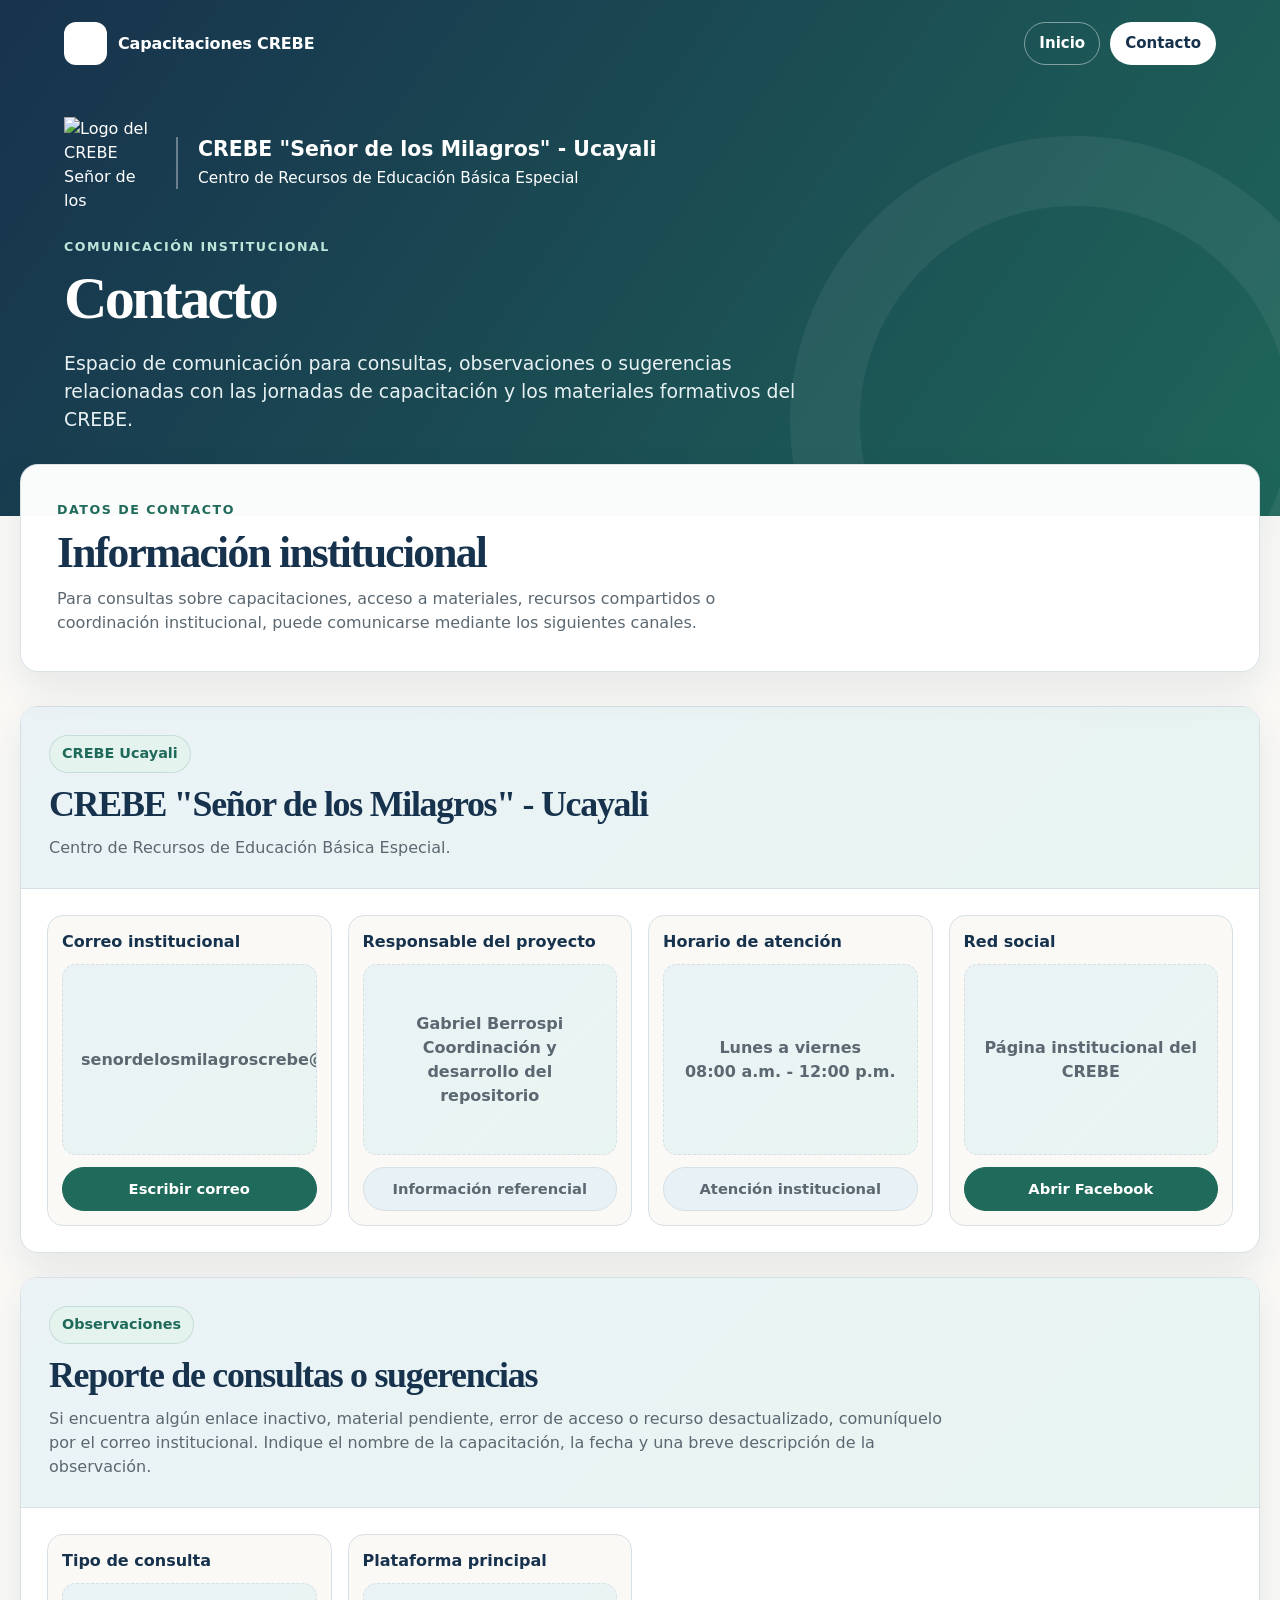
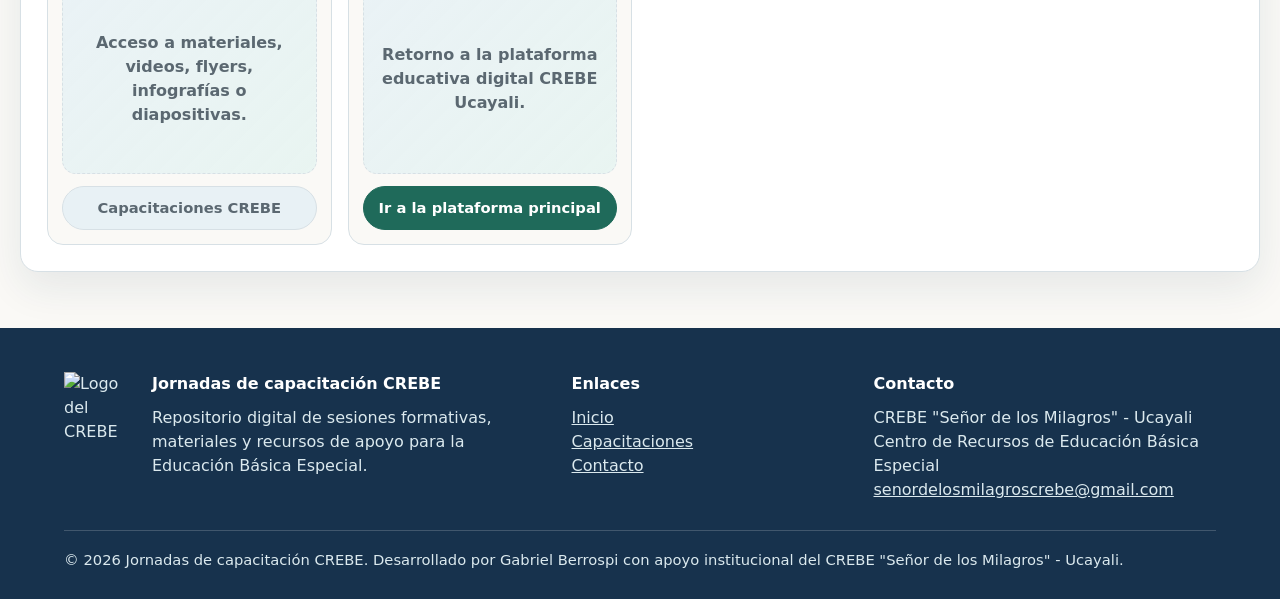
==== contacto.html @ 748f98dc "Update contacto.html" ====
<!doctype html>
<html lang="es">
<head>
  <meta charset="utf-8">
  <meta name="viewport" content="width=device-width, initial-scale=1">
  <meta
    name="description"
    content="Contacto del repositorio de jornadas de capacitación del CREBE Señor de los Milagros - Ucayali."
  >
  <title>Contacto | Jornadas de capacitación CREBE</title>
  <link rel="stylesheet" href="estilos.css?v=16">
</head>

<body>
  <a class="salto-contenido" href="#contenido">Ir al contenido</a>

  <header class="cabecera" id="inicio">
    <nav class="navegacion" aria-label="Navegación principal">
      <a class="marca" href="https://crebeucayali.weebly.com/" aria-label="Volver a la plataforma principal CREBE Ucayali">
        <span class="marca-icono" aria-hidden="true">CAP</span>
        <span>Capacitaciones CREBE</span>
      </a>

      <div class="enlaces-cabecera">
        <a class="enlace-cabecera" href="https://crebeucayali.weebly.com/">Inicio</a>
        <a class="enlace-cabecera activo" href="contacto.html">Contacto</a>
      </div>
    </nav>

    <div class="presentacion">
      <div class="bloque-institucional" aria-label="Identidad institucional">
        <img
          class="logo-crebe"
          src="logo-crebe.png"
          alt="Logo del CREBE Señor de los Milagros - Ucayali"
        >

        <div class="texto-institucional">
          <p class="nombre-institucional">
            CREBE "Señor de los Milagros" - Ucayali
          </p>
          <p class="detalle-institucional">
            Centro de Recursos de Educación Básica Especial
          </p>
        </div>
      </div>

      <p class="etiqueta-superior">Comunicación institucional</p>
      <h1>Contacto</h1>
      <p class="subtitulo">
        Espacio de comunicación para consultas, observaciones o sugerencias
        relacionadas con las jornadas de capacitación y los materiales formativos
        del CREBE.
      </p>
    </div>
  </header>

  <main id="contenido">
    <section class="panel-busqueda" aria-labelledby="titulo-contacto">
      <div class="panel-encabezado">
        <div>
          <p class="seccion-etiqueta">Datos de contacto</p>
          <h2 id="titulo-contacto">Información institucional</h2>
          <p class="descripcion-panel">
            Para consultas sobre capacitaciones, acceso a materiales, recursos
            compartidos o coordinación institucional, puede comunicarse mediante
            los siguientes canales.
          </p>
        </div>
      </div>
    </section>

    <section class="panel-capacitaciones" aria-label="Medios de contacto">
      <article class="tarjeta-capacitacion">
        <header class="cabecera-capacitacion">
          <p class="fecha">CREBE Ucayali</p>
          <h2>CREBE "Señor de los Milagros" - Ucayali</h2>
          <p class="tema">
            Centro de Recursos de Educación Básica Especial.
          </p>
        </header>

        <div class="recursos">
          <article class="recurso">
            <h4>Correo institucional</h4>
            <div class="vista-recurso marcador">
              senordelosmilagroscrebe@gmail.com
            </div>
            <a class="boton-recurso" href="mailto:senordelosmilagroscrebe@gmail.com">
              Escribir correo
            </a>
          </article>

          <article class="recurso">
            <h4>Responsable del proyecto</h4>
            <div class="vista-recurso marcador">
              Gabriel Berrospi<br>
              Coordinación y desarrollo del repositorio
            </div>
            <span class="boton-recurso deshabilitado">
              Información referencial
            </span>
          </article>

          <article class="recurso">
            <h4>Horario de atención</h4>
            <div class="vista-recurso marcador">
              Lunes a viernes<br>
              08:00 a.m. - 12:00 p.m.
            </div>
            <span class="boton-recurso deshabilitado">
              Atención institucional
            </span>
          </article>

          <article class="recurso">
            <h4>Red social</h4>
            <div class="vista-recurso marcador">
              Página institucional del CREBE
            </div>
            <a
              class="boton-recurso"
              href="https://www.facebook.com/CREBESM"
              target="_blank"
              rel="noopener noreferrer"
            >
              Abrir Facebook
            </a>
          </article>
        </div>
      </article>

      <article class="tarjeta-capacitacion" style="margin-top:24px;">
        <header class="cabecera-capacitacion">
          <p class="fecha">Observaciones</p>
          <h2>Reporte de consultas o sugerencias</h2>
          <p class="tema">
            Si encuentra algún enlace inactivo, material pendiente, error de acceso
            o recurso desactualizado, comuníquelo por el correo institucional.
            Indique el nombre de la capacitación, la fecha y una breve descripción
            de la observación.
          </p>
        </header>

        <div class="recursos">
          <article class="recurso">
            <h4>Tipo de consulta</h4>
            <div class="vista-recurso marcador">
              Acceso a materiales, videos, flyers, infografías o diapositivas.
            </div>
            <span class="boton-recurso deshabilitado">
              Capacitaciones CREBE
            </span>
          </article>

          <article class="recurso">
            <h4>Plataforma principal</h4>
            <div class="vista-recurso marcador">
              Retorno a la plataforma educativa digital CREBE Ucayali.
            </div>
            <a class="boton-recurso" href="https://crebeucayali.weebly.com/">
              Ir a la plataforma principal
            </a>
          </article>
        </div>
      </article>
    </section>
  </main>

  <footer id="contacto">
    <div class="footer-contenido">
      <div class="footer-bloque footer-identidad">
        <img
          class="logo-footer"
          src="imagenes/logo-crebe.png"
          alt="Logo del CREBE Señor de los Milagros - Ucayali"
        >

        <div>
          <h2>Jornadas de capacitación CREBE</h2>
          <p>
            Repositorio digital de sesiones formativas, materiales y recursos
            de apoyo para la Educación Básica Especial.
          </p>
        </div>
      </div>

      <div class="footer-bloque">
        <h2>Enlaces</h2>
        <p>
          <a href="https://crebeucayali.weebly.com/">Inicio</a><br>
          <a href="index.html">Capacitaciones</a><br>
          <a href="contacto.html">Contacto</a>
        </p>
      </div>

      <div class="footer-bloque">
        <h2>Contacto</h2>
        <p>
          CREBE "Señor de los Milagros" - Ucayali<br>
          Centro de Recursos de Educación Básica Especial<br>
          <a href="mailto:senordelosmilagroscrebe@gmail.com">
            senordelosmilagroscrebe@gmail.com
          </a>
        </p>
      </div>
    </div>

    <div class="footer-final">
      <p>
        © 2026 Jornadas de capacitación CREBE. Desarrollado por Gabriel Berrospi
        con apoyo institucional del CREBE "Señor de los Milagros" - Ucayali.
      </p>
    </div>
  </footer>
</body>
</html>
---- estilos.css ----
:root {
  color-scheme: light;
  --azul-900: #17324d;
  --azul-800: #214664;
  --azul-700: #2f5f7d;
  --azul-100: #e8f1f5;
  --verde-700: #1f6a5a;
  --verde-600: #287c68;
  --verde-100: #e5f3ef;
  --arena-50: #faf9f6;
  --arena-100: #f2efe8;
  --tinta: #202c35;
  --texto-suave: #5b6871;
  --blanco: #ffffff;
  --borde: #d7e0e5;
  --sombra: 0 16px 40px rgba(23, 50, 77, 0.09);
  --radio: 18px;
  font-family:
    Inter, ui-sans-serif, system-ui, -apple-system, BlinkMacSystemFont,
    "Segoe UI", sans-serif;
}

* {
  box-sizing: border-box;
}

html {
  scroll-behavior: smooth;
}

body {
  min-width: 320px;
  margin: 0;
  color: var(--tinta);
  background:
    radial-gradient(circle at 90% 8%, #dcedea 0, transparent 24rem),
    var(--arena-50);
  line-height: 1.5;
}

button,
input {
  font: inherit;
}

a {
  color: var(--verde-700);
}

a:focus-visible,
button:focus-visible,
input:focus-visible {
  outline: 3px solid #f0ad4e;
  outline-offset: 3px;
}

[hidden] {
  display: none !important;
}

.salto-contenido {
  position: fixed;
  top: 12px;
  left: 12px;
  z-index: 100;
  padding: 10px 14px;
  color: var(--blanco);
  background: var(--azul-900);
  border-radius: 8px;
  transform: translateY(-160%);
  transition: transform 0.2s ease;
}

.salto-contenido:focus {
  transform: translateY(0);
}

.cabecera,
.encabezado {
  position: relative;
  overflow: hidden;
  padding: 22px clamp(20px, 5vw, 72px) 82px;
  color: var(--blanco);
  background:
    linear-gradient(125deg, rgba(23, 50, 77, 0.97), rgba(31, 106, 90, 0.93)),
    var(--azul-900);
}

.cabecera::after,
.encabezado::after {
  position: absolute;
  right: -80px;
  bottom: -190px;
  width: 430px;
  height: 430px;
  border: 70px solid rgba(255, 255, 255, 0.06);
  border-radius: 50%;
  content: "";
}

.navegacion,
.barra-navegacion {
  position: relative;
  z-index: 1;
  display: flex;
  align-items: center;
  justify-content: space-between;
  gap: 18px;
  max-width: 1240px;
  margin: 0 auto;
}

.marca {
  display: inline-flex;
  gap: 11px;
  align-items: center;
  color: var(--blanco);
  font-weight: 750;
  text-decoration: none;
  letter-spacing: -0.01em;
}

.marca span {
  color: inherit;
}

.marca strong {
  display: block;
  color: var(--blanco);
  font-size: 1rem;
  line-height: 1.2;
}

.marca small {
  display: block;
  color: #dbe9ee;
  font-size: 0.82rem;
  line-height: 1.25;
}

.marca-icono {
  display: grid;
  width: 43px;
  height: 43px;
  place-items: center;
  color: var(--azul-900);
  background: var(--blanco);
  border-radius: 12px;
  font-size: 0.7rem;
  font-weight: 850;
  letter-spacing: 0.04em;
  flex-shrink: 0;
}

.logo-crebe,
.logo-institucional {
  display: block;
  width: 92px;
  max-width: 92px;
  height: auto;
  max-height: 92px;
  object-fit: contain;
  flex-shrink: 0;
}

.enlaces-cabecera,
.enlaces {
  display: flex;
  flex-wrap: wrap;
  gap: 10px;
  justify-content: flex-end;
}

.enlace-cabecera,
.enlaces a {
  padding: 9px 14px;
  color: var(--blanco);
  border: 1px solid rgba(255, 255, 255, 0.45);
  border-radius: 999px;
  font-size: 0.94rem;
  font-weight: 700;
  text-decoration: none;
}

.enlace-cabecera:hover,
.enlace-cabecera.activo,
.enlaces a:hover,
.enlaces a:focus {
  color: var(--azul-900);
  background: var(--blanco);
}

.presentacion,
.hero {
  position: relative;
  z-index: 1;
  max-width: 1240px;
  margin: 52px auto 0;
}

.hero {
  padding: 0;
  color: var(--blanco);
  background: transparent;
  box-shadow: none;
  border-radius: 0;
}

.hero::before,
.hero::after {
  display: none;
}

.hero-texto {
  max-width: 820px;
}

.bloque-institucional {
  display: flex;
  align-items: center;
  gap: 1.25rem;
  max-width: 760px;
  margin-bottom: 1.8rem;
}

.texto-institucional {
  border-left: 2px solid rgba(255, 255, 255, 0.35);
  padding-left: 1.25rem;
}

.nombre-institucional {
  margin: 0;
  color: #ffffff;
  font-size: clamp(1rem, 1.6vw, 1.35rem);
  font-weight: 700;
  line-height: 1.25;
}

.detalle-institucional {
  margin: 0.35rem 0 0;
  color: #ffffff;
  font-size: clamp(0.9rem, 1.2vw, 1.05rem);
  font-weight: 500;
  line-height: 1.35;
}

.etiqueta-superior,
.seccion-etiqueta,
.etiqueta {
  margin: 0 0 10px;
  color: #bde5da;
  font-size: 0.79rem;
  font-weight: 800;
  letter-spacing: 0.12em;
  text-transform: uppercase;
}

.seccion-etiqueta {
  color: var(--verde-700);
}

.presentacion h1,
.hero h1 {
  max-width: 820px;
  margin: 0;
  color: var(--blanco);
  font-family: Georgia, "Times New Roman", serif;
  font-size: clamp(2.25rem, 4.7vw, 4.1rem);
  font-weight: 600;
  line-height: 1.03;
  letter-spacing: -0.045em;
}

.subtitulo,
.hero p {
  max-width: 760px;
  margin: 20px 0 0;
  color: #e7f1f3;
  font-size: clamp(1rem, 1.7vw, 1.18rem);
}

.hero-acciones {
  display: flex;
  flex-wrap: wrap;
  gap: 12px;
  margin-top: 28px;
}

.boton,
.boton-principal {
  display: inline-flex;
  align-items: center;
  justify-content: center;
  min-height: 44px;
  padding: 10px 16px;
  color: var(--blanco);
  background: var(--verde-700);
  border: 1px solid var(--verde-700);
  border-radius: 999px;
  font-weight: 750;
  text-decoration: none;
  cursor: pointer;
}

.boton.principal {
  color: var(--azul-900);
  background: var(--blanco);
  border-color: var(--blanco);
}

.boton:hover,
.boton-principal:hover {
  color: var(--blanco);
  background: var(--verde-600);
}

main,
.contenedor {
  width: min(1240px, calc(100% - 40px));
  margin: 0 auto;
}

.panel-busqueda,
.presentacion:not(header .presentacion) {
  position: relative;
  z-index: 2;
  margin-top: -52px;
  padding: clamp(22px, 4vw, 36px);
  background: rgba(255, 255, 255, 0.98);
  border: 1px solid rgba(215, 224, 229, 0.9);
  border-radius: var(--radio);
  box-shadow: var(--sombra);
}

.panel-encabezado {
  display: flex;
  gap: 20px;
  align-items: flex-start;
  justify-content: space-between;
}

.panel-encabezado h2,
.presentacion:not(header .presentacion) h2 {
  margin: 0;
  color: var(--azul-900);
  font-family: Georgia, "Times New Roman", serif;
  font-size: clamp(1.8rem, 3.4vw, 2.8rem);
  font-weight: 600;
  letter-spacing: -0.04em;
  line-height: 1.05;
}

.descripcion-panel,
.presentacion:not(header .presentacion) p {
  max-width: 760px;
  margin: 12px 0 0;
  color: var(--texto-suave);
}

.controles,
.buscador {
  display: grid;
  grid-template-columns: minmax(0, 1fr);
  gap: 18px;
  margin-top: 26px;
}

.campo,
.buscador {
  display: grid;
  gap: 8px;
}

.campo label,
.buscador label {
  color: var(--azul-900);
  font-weight: 750;
}

.entrada-busqueda {
  display: flex;
  align-items: center;
  gap: 10px;
  min-height: 50px;
  padding: 0 14px;
  color: var(--texto-suave);
  background: var(--arena-50);
  border: 1px solid var(--borde);
  border-radius: 14px;
}

.entrada-busqueda input,
.buscador input {
  width: 100%;
  min-width: 0;
  min-height: 50px;
  padding: 0 14px;
  color: var(--tinta);
  background: var(--arena-50);
  border: 1px solid var(--borde);
  border-radius: 14px;
  outline: 0;
}

.entrada-busqueda input {
  min-height: auto;
  padding: 0;
  background: transparent;
  border: 0;
}

.boton-secundario {
  min-height: 44px;
  padding: 10px 16px;
  color: var(--verde-700);
  background: var(--verde-100);
  border: 1px solid rgba(31, 106, 90, 0.18);
  border-radius: 999px;
  font-weight: 750;
  cursor: pointer;
}

.boton-secundario:hover {
  color: var(--blanco);
  background: var(--verde-700);
}

.panel-capacitaciones {
  margin: 34px 0 56px;
}

.linea-tiempo {
  position: relative;
  display: grid;
  gap: 24px;
  padding-left: 34px;
}

.linea-tiempo::before {
  position: absolute;
  top: 14px;
  bottom: 14px;
  left: 12px;
  width: 4px;
  background: linear-gradient(
    180deg,
    var(--azul-900),
    var(--verde-700),
    rgba(31, 106, 90, 0.18)
  );
  border-radius: 999px;
  content: "";
}

.capacitacion {
  position: relative;
}

.punto-linea {
  position: absolute;
  top: 30px;
  left: -33px;
  z-index: 2;
  display: grid;
  width: 26px;
  height: 26px;
  place-items: center;
  background: var(--verde-700);
  border: 5px solid var(--arena-50);
  border-radius: 50%;
  box-shadow: 0 0 0 6px rgba(31, 106, 90, 0.13);
}

.capacitacion.pendiente .punto-linea {
  background: var(--azul-700);
  box-shadow: 0 0 0 6px rgba(47, 95, 125, 0.13);
}

.tarjeta-capacitacion {
  overflow: hidden;
  background: var(--blanco);
  border: 1px solid var(--borde);
  border-radius: var(--radio);
  box-shadow: var(--sombra);
}

.cabecera-capacitacion {
  padding: clamp(20px, 3vw, 28px);
  background:
    linear-gradient(135deg, rgba(232, 241, 245, 0.9), rgba(229, 243, 239, 0.9)),
    var(--blanco);
  border-bottom: 1px solid var(--borde);
}

.fecha {
  display: inline-flex;
  width: fit-content;
  margin: 0 0 12px;
  padding: 7px 12px;
  color: var(--verde-700);
  background: var(--verde-100);
  border: 1px solid rgba(31, 106, 90, 0.16);
  border-radius: 999px;
  font-size: 0.9rem;
  font-weight: 800;
}

.capacitacion.pendiente .fecha {
  color: var(--azul-700);
  background: var(--azul-100);
}

.cabecera-capacitacion h2,
.cabecera-capacitacion h3 {
  max-width: 900px;
  margin: 0;
  color: var(--azul-900);
  font-family: Georgia, "Times New Roman", serif;
  font-size: clamp(1.55rem, 2.8vw, 2.35rem);
  font-weight: 600;
  line-height: 1.1;
  letter-spacing: -0.035em;
  text-align: justify;
}

.tema {
  max-width: 900px;
  margin: 12px 0 0;
  color: var(--texto-suave);
  font-size: 1rem;
}

.recursos {
  display: grid;
  grid-template-columns: repeat(4, minmax(0, 1fr));
  gap: 16px;
  padding: clamp(18px, 3vw, 26px);
}

.recurso {
  display: flex;
  flex-direction: column;
  min-width: 0;
  padding: 14px;
  background: var(--arena-50);
  border: 1px solid var(--borde);
  border-radius: 16px;
}

.recurso h3,
.recurso h4 {
  margin: 0 0 10px;
  color: var(--azul-900);
  font-size: 1rem;
  font-weight: 800;
}

.vista-recurso {
  position: relative;
  display: grid;
  width: 100%;
  min-height: 184px;
  overflow: hidden;
  place-items: center;
  background:
    linear-gradient(135deg, rgba(232, 241, 245, 0.92), rgba(229, 243, 239, 0.85)),
    var(--blanco);
  border: 1px solid var(--borde);
  border-radius: 14px;
  aspect-ratio: 4 / 3;
}

.vista-recurso img,
.vista-recurso iframe {
  width: 100%;
  height: 100%;
  border: 0;
}

.vista-recurso img {
  object-fit: cover;
}

.video-recurso {
  background: var(--azul-900);
}

.marcador {
  padding: 18px;
  color: var(--texto-suave);
  text-align: center;
  font-weight: 750;
  border-style: dashed;
}

.boton-recurso {
  display: inline-flex;
  align-items: center;
  justify-content: center;
  min-height: 42px;
  margin-top: 12px;
  padding: 10px 12px;
  color: var(--blanco);
  background: var(--verde-700);
  border: 1px solid var(--verde-700);
  border-radius: 999px;
  font-size: 0.92rem;
  font-weight: 800;
  text-align: center;
  text-decoration: none;
}

.boton-recurso:hover {
  background: var(--verde-600);
}

.boton-recurso.deshabilitado {
  color: var(--texto-suave);
  background: var(--azul-100);
  border-color: var(--borde);
  cursor: not-allowed;
}

.estado-vacio,
.sin-resultados {
  margin: 26px 0 0;
  padding: 18px 20px;
  color: #725918;
  background: #fff8e5;
  border: 1px solid #ebd599;
  border-radius: 14px;
  font-weight: 700;
}

.solo-lectores {
  position: absolute;
  width: 1px;
  height: 1px;
  padding: 0;
  overflow: hidden;
  white-space: nowrap;
  border: 0;
  clip: rect(0 0 0 0);
}

footer,
.pie {
  padding: 44px clamp(20px, 5vw, 72px) 28px;
  color: #dbe9ee;
  background: var(--azul-900);
}

.footer-contenido {
  display: grid;
  grid-template-columns: 1.4fr 0.8fr 1fr;
  gap: 28px;
  max-width: 1240px;
  margin: 0 auto;
}

.footer-bloque h2 {
  margin: 0 0 10px;
  color: var(--blanco);
  font-size: 1rem;
}

.footer-bloque p {
  margin: 0;
  color: #dbe9ee;
}

.footer-bloque a {
  color: #dbe9ee;
}

.footer-identidad,
.pie-marca {
  display: flex;
  gap: 16px;
  align-items: flex-start;
}

.logo-footer,
.logo-pie {
  display: block;
  width: 72px;
  max-width: 72px;
  height: auto;
  max-height: 72px;
  object-fit: contain;
  flex-shrink: 0;
}

.footer-final {
  max-width: 1240px;
  margin: 28px auto 0;
  padding-top: 18px;
  border-top: 1px solid rgba(255, 255, 255, 0.18);
}

.footer-final p {
  margin: 0;
  color: #dbe9ee;
  font-size: 0.92rem;
}

.bloque-institucional img {
  width: 92px !important;
  max-width: 92px !important;
  height: auto !important;
  max-height: 92px !important;
  object-fit: contain !important;
}

.footer-identidad img,
.pie-marca img {
  width: 72px !important;
  max-width: 72px !important;
  height: auto !important;
  max-height: 72px !important;
  object-fit: contain !important;
}

@media (max-width: 1020px) {
  .recursos {
    grid-template-columns: repeat(2, minmax(0, 1fr));
  }

  .footer-contenido {
    grid-template-columns: 1fr 1fr;
  }

  .footer-identidad {
    grid-column: 1 / -1;
  }
}

@media (max-width: 760px) {
  .cabecera,
  .encabezado {
    padding-bottom: 72px;
  }

  .navegacion,
  .barra-navegacion {
    align-items: flex-start;
    flex-direction: column;
  }

  .enlaces-cabecera,
  .enlaces {
    justify-content: flex-start;
  }

  .bloque-institucional {
    align-items: flex-start;
    flex-direction: column;
  }

  .texto-institucional {
    padding-left: 0;
    border-left: 0;
  }

  .logo-crebe,
  .logo-institucional,
  .bloque-institucional img {
    width: 76px !important;
    max-width: 76px !important;
    max-height: 76px !important;
  }

  .panel-encabezado {
    flex-direction: column;
  }

  .boton-secundario {
    width: 100%;
  }

  main,
  .contenedor {
    width: min(100% - 28px, 1240px);
  }

  .linea-tiempo {
    padding-left: 24px;
  }

  .linea-tiempo::before {
    left: 9px;
  }

  .punto-linea {
    left: -26px;
    width: 22px;
    height: 22px;
  }

  .recursos {
    grid-template-columns: 1fr;
  }

  .footer-contenido {
    grid-template-columns: 1fr;
  }

  .footer-identidad,
  .pie-marca {
    flex-direction: column;
  }
}
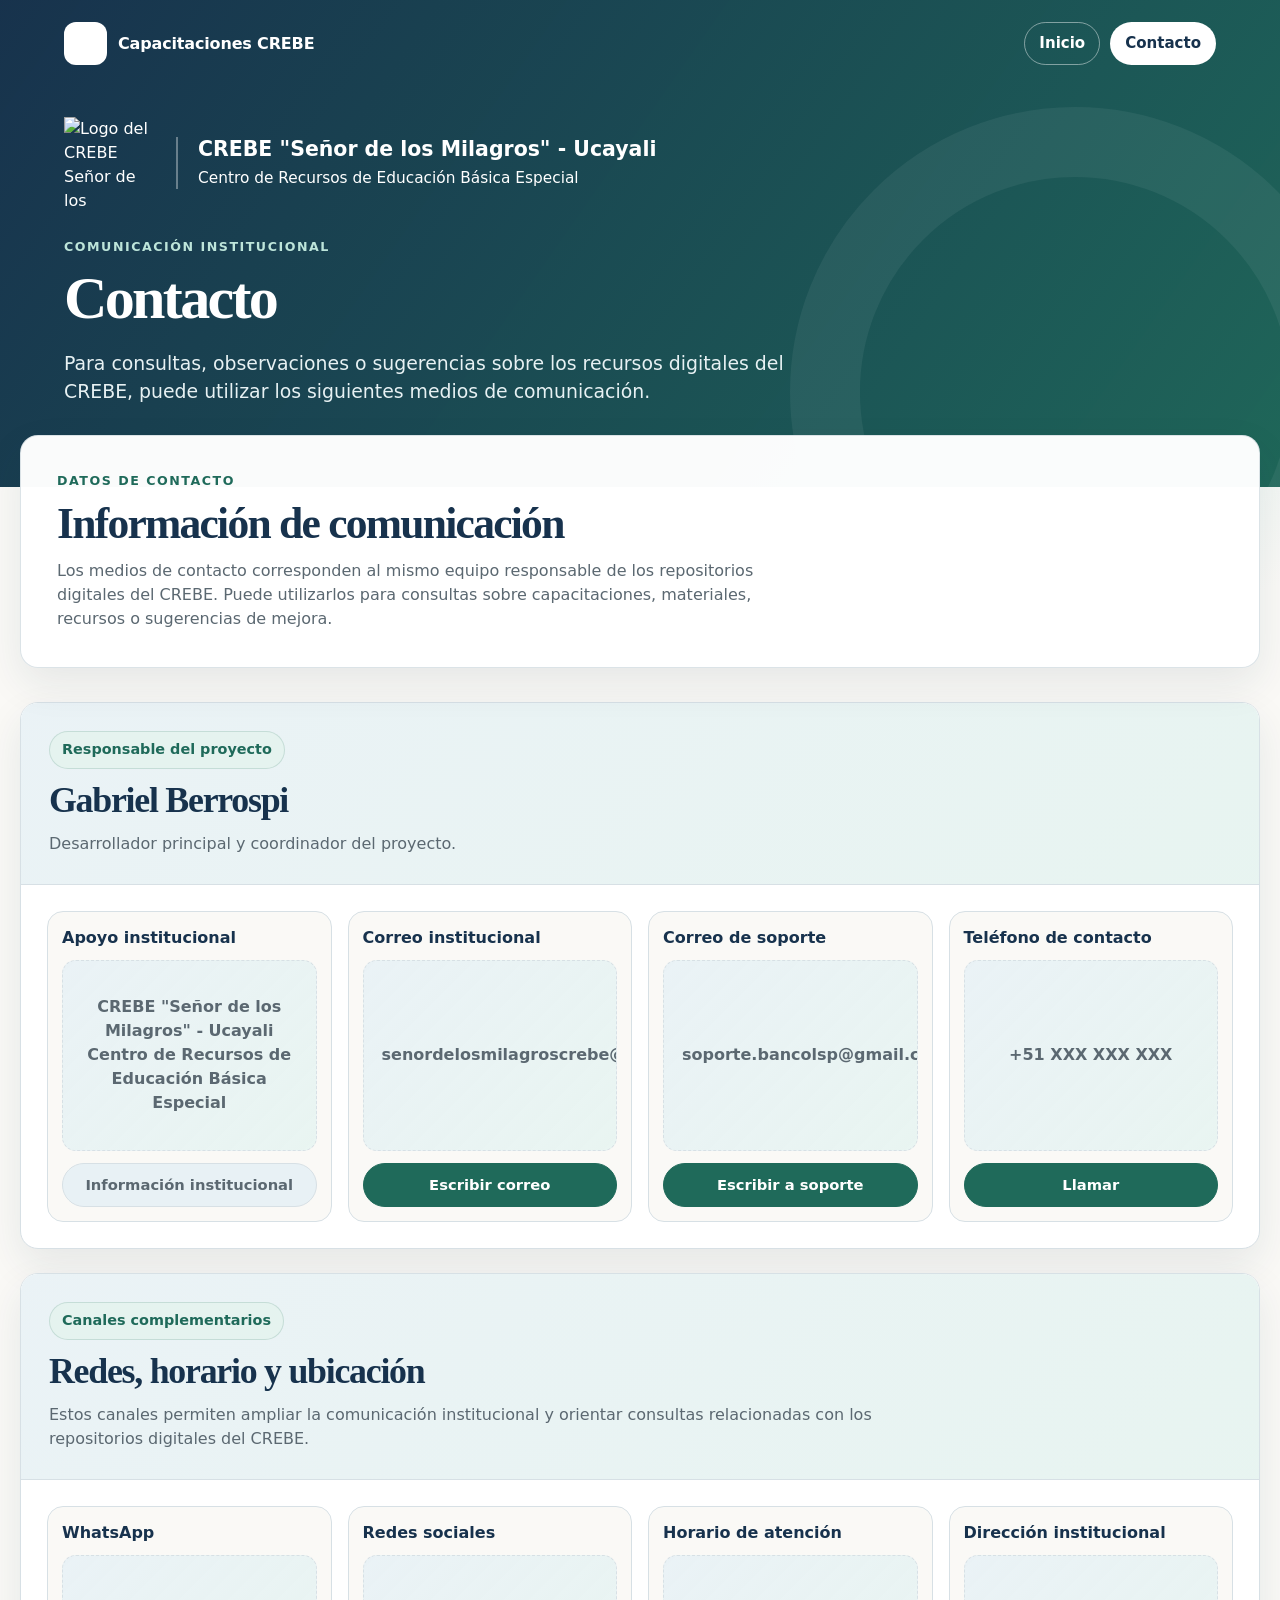
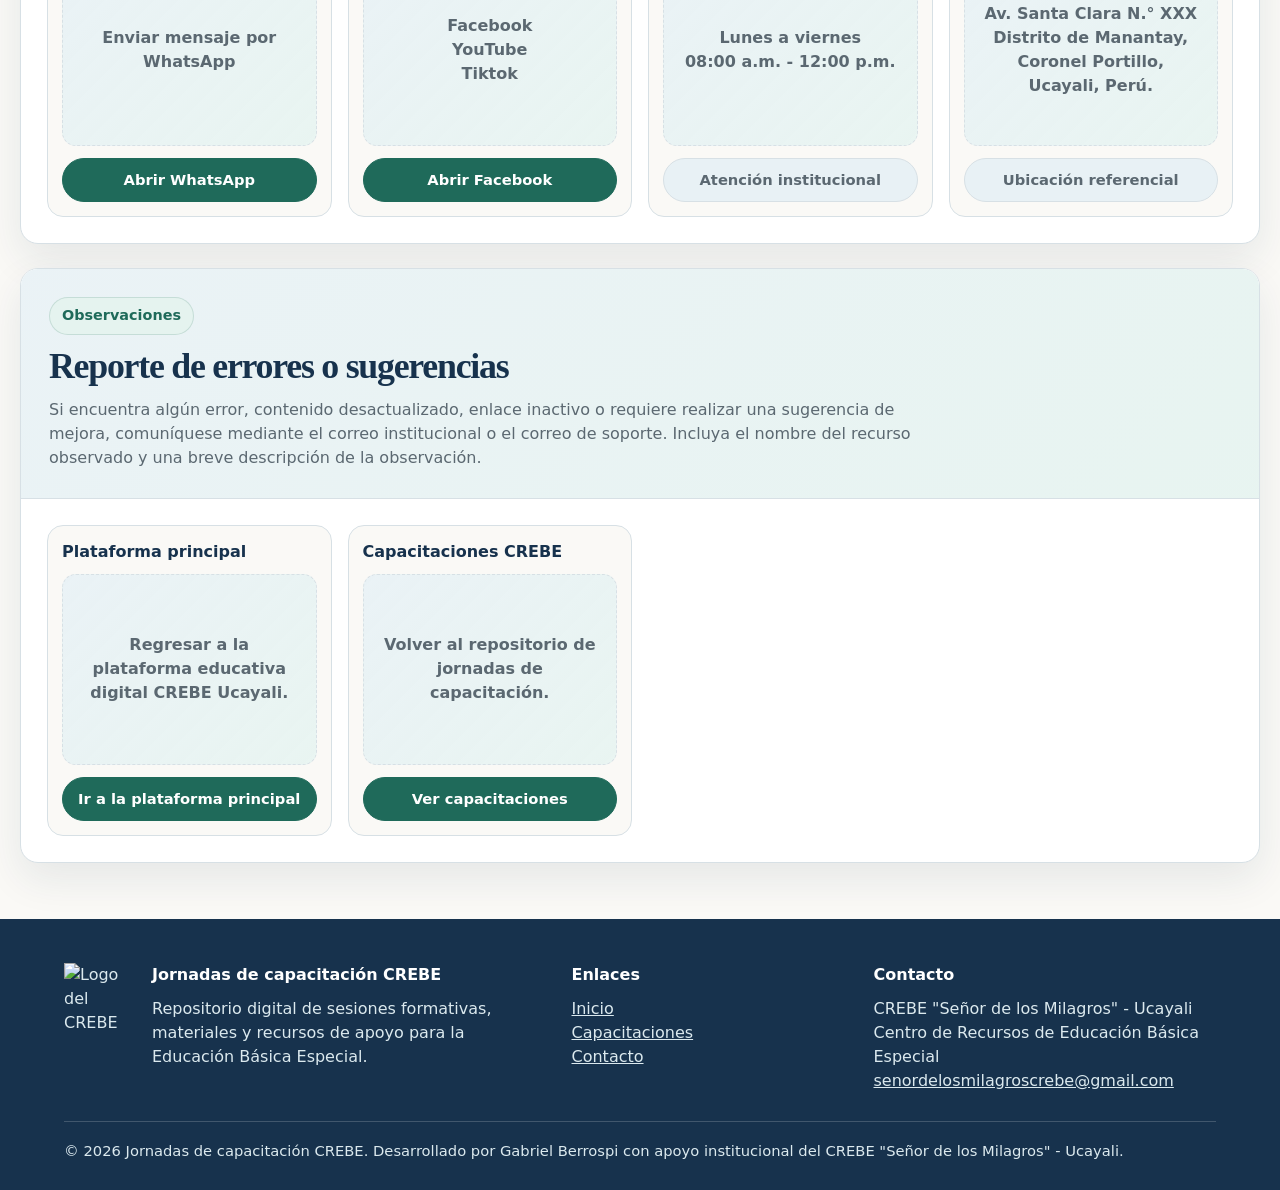
==== commit 1e5e6407: "Update contacto.html" ====
--- a/contacto.html
+++ b/contacto.html
@@ -8,7 +8,7 @@
     content="Contacto del repositorio de jornadas de capacitación del CREBE Señor de los Milagros - Ucayali."
   >
   <title>Contacto | Jornadas de capacitación CREBE</title>
-  <link rel="stylesheet" href="estilos.css?v=16">
+  <link rel="stylesheet" href="estilos.css?v=17">
 </head>
 
 <body>
@@ -48,9 +48,8 @@
       <p class="etiqueta-superior">Comunicación institucional</p>
       <h1>Contacto</h1>
       <p class="subtitulo">
-        Espacio de comunicación para consultas, observaciones o sugerencias
-        relacionadas con las jornadas de capacitación y los materiales formativos
-        del CREBE.
+        Para consultas, observaciones o sugerencias sobre los recursos digitales
+        del CREBE, puede utilizar los siguientes medios de comunicación.
       </p>
     </div>
   </header>
@@ -60,27 +59,38 @@
       <div class="panel-encabezado">
         <div>
           <p class="seccion-etiqueta">Datos de contacto</p>
-          <h2 id="titulo-contacto">Información institucional</h2>
+          <h2 id="titulo-contacto">Información de comunicación</h2>
           <p class="descripcion-panel">
-            Para consultas sobre capacitaciones, acceso a materiales, recursos
-            compartidos o coordinación institucional, puede comunicarse mediante
-            los siguientes canales.
+            Los medios de contacto corresponden al mismo equipo responsable de los
+            repositorios digitales del CREBE. Puede utilizarlos para consultas sobre
+            capacitaciones, materiales, recursos o sugerencias de mejora.
           </p>
         </div>
       </div>
     </section>
 
-    <section class="panel-capacitaciones" aria-label="Medios de contacto">
+    <section class="panel-capacitaciones" aria-label="Información de contacto">
       <article class="tarjeta-capacitacion">
         <header class="cabecera-capacitacion">
-          <p class="fecha">CREBE Ucayali</p>
-          <h2>CREBE "Señor de los Milagros" - Ucayali</h2>
+          <p class="fecha">Responsable del proyecto</p>
+          <h2>Gabriel Berrospi</h2>
           <p class="tema">
-            Centro de Recursos de Educación Básica Especial.
+            Desarrollador principal y coordinador del proyecto.
           </p>
         </header>
 
         <div class="recursos">
+          <article class="recurso">
+            <h4>Apoyo institucional</h4>
+            <div class="vista-recurso marcador">
+              CREBE "Señor de los Milagros" - Ucayali<br>
+              Centro de Recursos de Educación Básica Especial
+            </div>
+            <span class="boton-recurso deshabilitado">
+              Información institucional
+            </span>
+          </article>
+
           <article class="recurso">
             <h4>Correo institucional</h4>
             <div class="vista-recurso marcador">
@@ -92,31 +102,59 @@
           </article>
 
           <article class="recurso">
-            <h4>Responsable del proyecto</h4>
-            <div class="vista-recurso marcador">
-              Gabriel Berrospi<br>
-              Coordinación y desarrollo del repositorio
-            </div>
-            <span class="boton-recurso deshabilitado">
-              Información referencial
-            </span>
-          </article>
-
-          <article class="recurso">
-            <h4>Horario de atención</h4>
-            <div class="vista-recurso marcador">
-              Lunes a viernes<br>
-              08:00 a.m. - 12:00 p.m.
-            </div>
-            <span class="boton-recurso deshabilitado">
-              Atención institucional
-            </span>
-          </article>
-
-          <article class="recurso">
-            <h4>Red social</h4>
-            <div class="vista-recurso marcador">
-              Página institucional del CREBE
+            <h4>Correo de soporte</h4>
+            <div class="vista-recurso marcador">
+              soporte.bancolsp@gmail.com
+            </div>
+            <a class="boton-recurso" href="mailto:soporte.bancolsp@gmail.com">
+              Escribir a soporte
+            </a>
+          </article>
+
+          <article class="recurso">
+            <h4>Teléfono de contacto</h4>
+            <div class="vista-recurso marcador">
+              +51 XXX XXX XXX
+            </div>
+            <a class="boton-recurso" href="tel:+51XXXXXXXXX">
+              Llamar
+            </a>
+          </article>
+        </div>
+      </article>
+
+      <article class="tarjeta-capacitacion" style="margin-top:24px;">
+        <header class="cabecera-capacitacion">
+          <p class="fecha">Canales complementarios</p>
+          <h2>Redes, horario y ubicación</h2>
+          <p class="tema">
+            Estos canales permiten ampliar la comunicación institucional y orientar
+            consultas relacionadas con los repositorios digitales del CREBE.
+          </p>
+        </header>
+
+        <div class="recursos">
+          <article class="recurso">
+            <h4>WhatsApp</h4>
+            <div class="vista-recurso marcador">
+              Enviar mensaje por WhatsApp
+            </div>
+            <a
+              class="boton-recurso"
+              href="https://wa.me/51XXXXXXXXX"
+              target="_blank"
+              rel="noopener noreferrer"
+            >
+              Abrir WhatsApp
+            </a>
+          </article>
+
+          <article class="recurso">
+            <h4>Redes sociales</h4>
+            <div class="vista-recurso marcador">
+              Facebook<br>
+              YouTube<br>
+              Tiktok
             </div>
             <a
               class="boton-recurso"
@@ -127,39 +165,62 @@
               Abrir Facebook
             </a>
           </article>
+
+          <article class="recurso">
+            <h4>Horario de atención</h4>
+            <div class="vista-recurso marcador">
+              Lunes a viernes<br>
+              08:00 a.m. - 12:00 p.m.
+            </div>
+            <span class="boton-recurso deshabilitado">
+              Atención institucional
+            </span>
+          </article>
+
+          <article class="recurso">
+            <h4>Dirección institucional</h4>
+            <div class="vista-recurso marcador">
+              Av. Santa Clara N.° XXX<br>
+              Distrito de Manantay, Coronel Portillo,<br>
+              Ucayali, Perú.
+            </div>
+            <span class="boton-recurso deshabilitado">
+              Ubicación referencial
+            </span>
+          </article>
         </div>
       </article>
 
       <article class="tarjeta-capacitacion" style="margin-top:24px;">
         <header class="cabecera-capacitacion">
           <p class="fecha">Observaciones</p>
-          <h2>Reporte de consultas o sugerencias</h2>
+          <h2>Reporte de errores o sugerencias</h2>
           <p class="tema">
-            Si encuentra algún enlace inactivo, material pendiente, error de acceso
-            o recurso desactualizado, comuníquelo por el correo institucional.
-            Indique el nombre de la capacitación, la fecha y una breve descripción
-            de la observación.
+            Si encuentra algún error, contenido desactualizado, enlace inactivo
+            o requiere realizar una sugerencia de mejora, comuníquese mediante
+            el correo institucional o el correo de soporte. Incluya el nombre del
+            recurso observado y una breve descripción de la observación.
           </p>
         </header>
 
         <div class="recursos">
           <article class="recurso">
-            <h4>Tipo de consulta</h4>
-            <div class="vista-recurso marcador">
-              Acceso a materiales, videos, flyers, infografías o diapositivas.
-            </div>
-            <span class="boton-recurso deshabilitado">
-              Capacitaciones CREBE
-            </span>
-          </article>
-
-          <article class="recurso">
             <h4>Plataforma principal</h4>
             <div class="vista-recurso marcador">
-              Retorno a la plataforma educativa digital CREBE Ucayali.
+              Regresar a la plataforma educativa digital CREBE Ucayali.
             </div>
             <a class="boton-recurso" href="https://crebeucayali.weebly.com/">
               Ir a la plataforma principal
+            </a>
+          </article>
+
+          <article class="recurso">
+            <h4>Capacitaciones CREBE</h4>
+            <div class="vista-recurso marcador">
+              Volver al repositorio de jornadas de capacitación.
+            </div>
+            <a class="boton-recurso" href="index.html">
+              Ver capacitaciones
             </a>
           </article>
         </div>
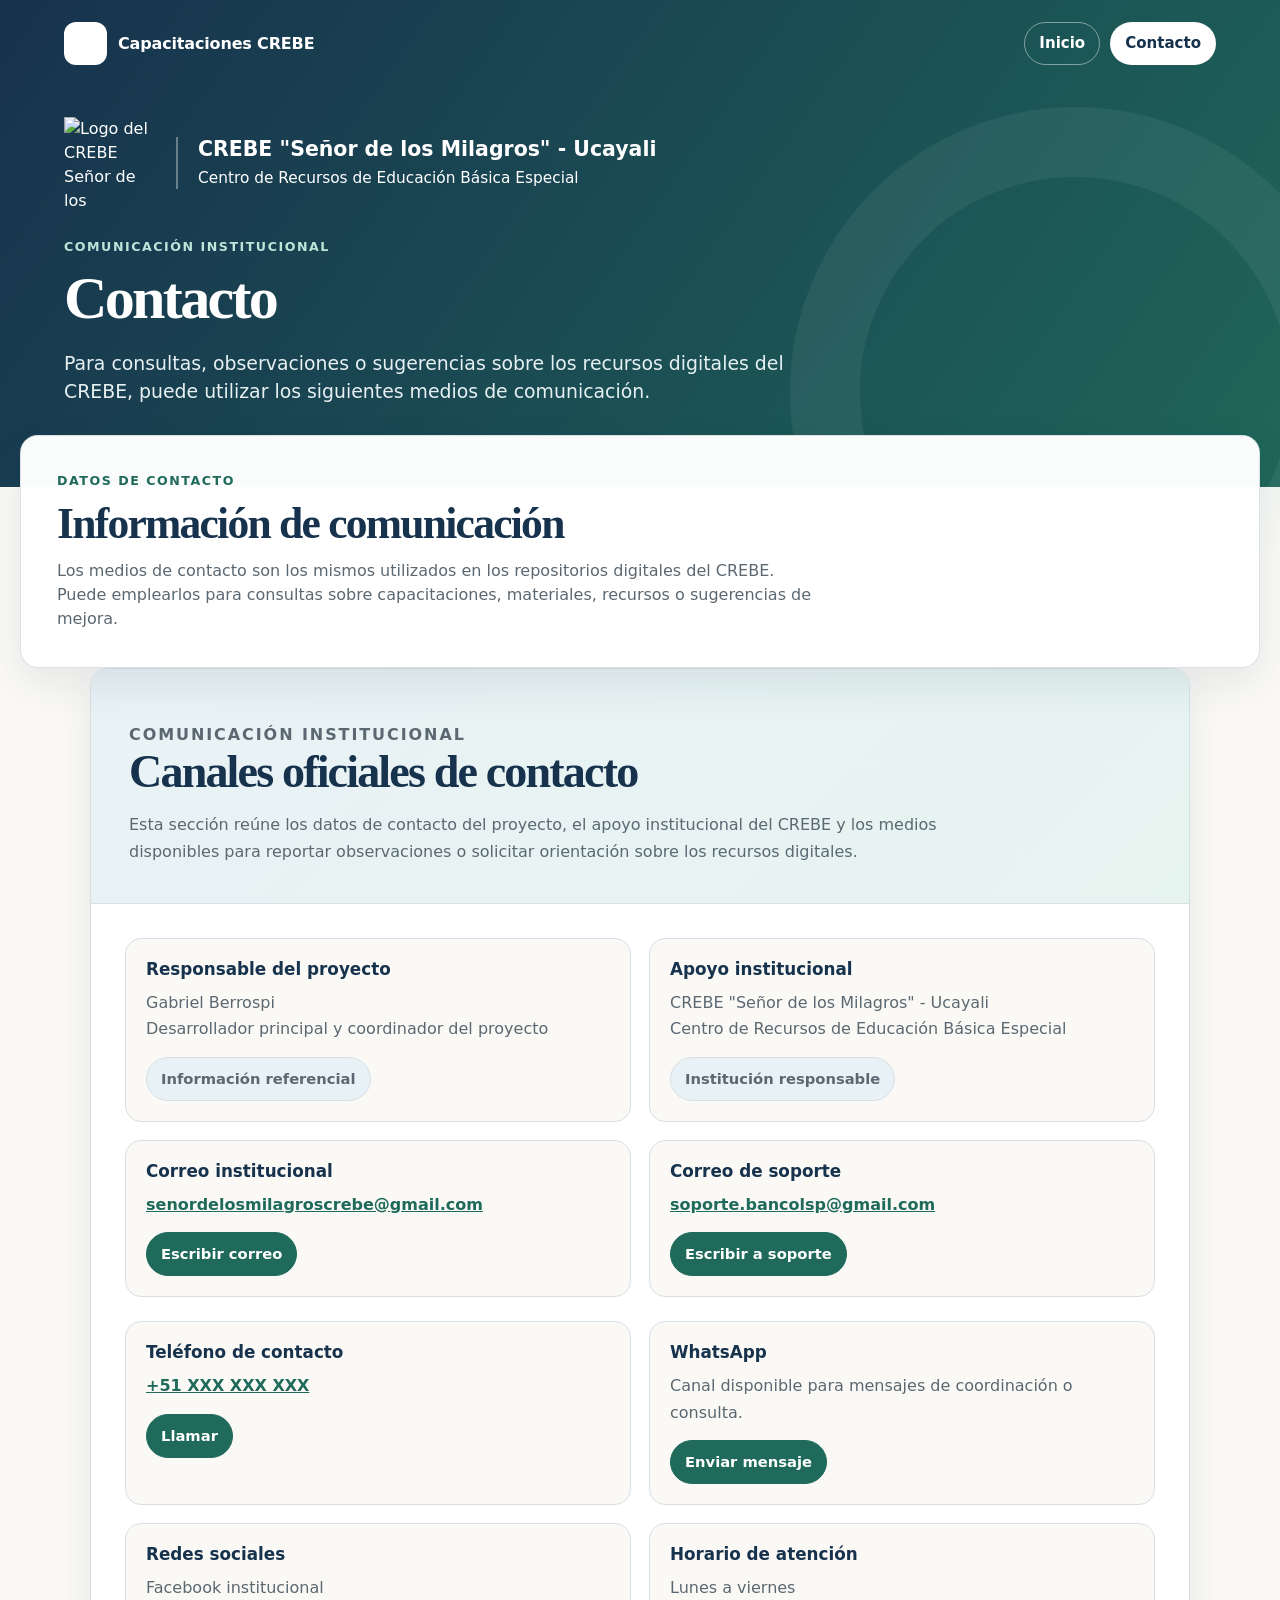
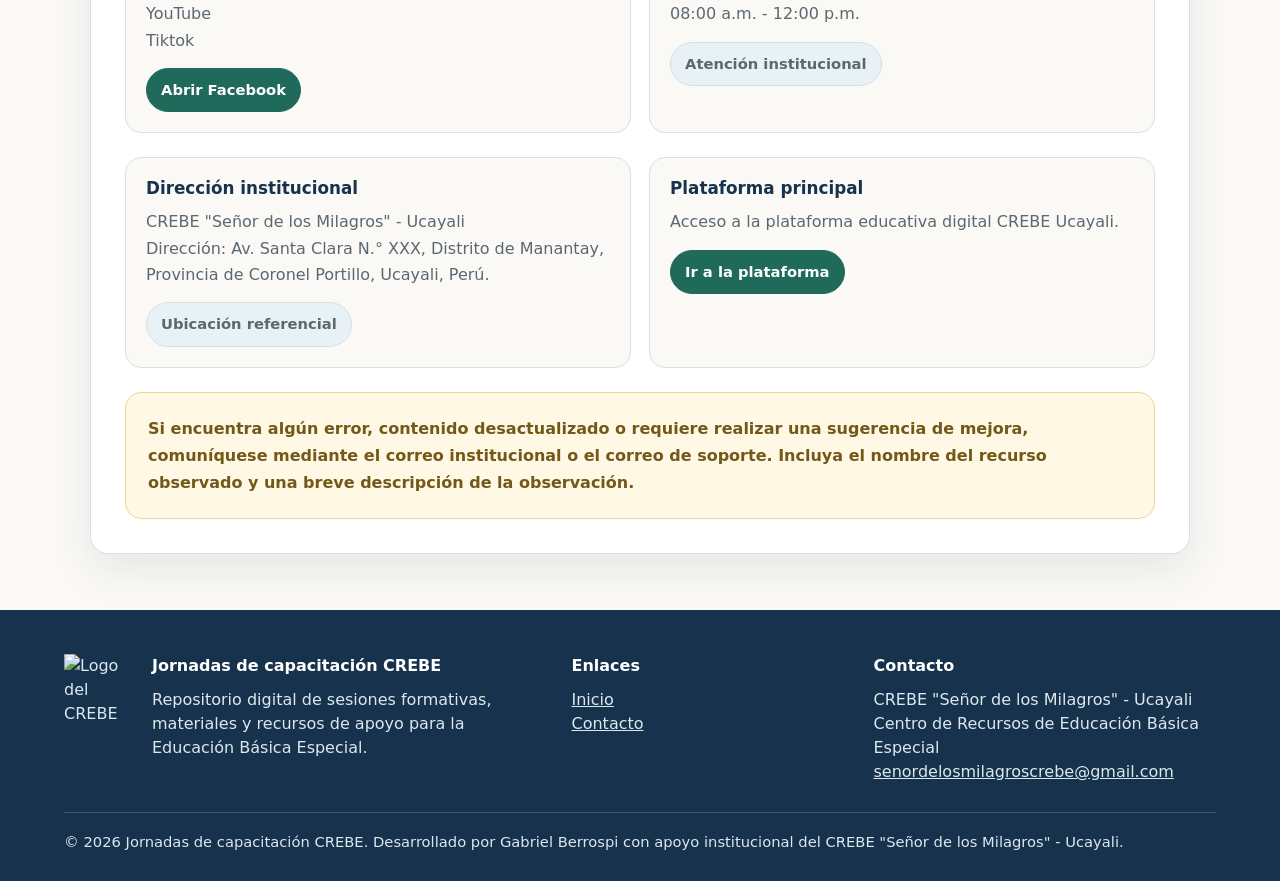
==== commit 3203e9cf: "Enhance contacto.html with new styles and content Updated contact information and improved layout st" ====
--- a/contacto.html
+++ b/contacto.html
@@ -8,7 +8,140 @@
     content="Contacto del repositorio de jornadas de capacitación del CREBE Señor de los Milagros - Ucayali."
   >
   <title>Contacto | Jornadas de capacitación CREBE</title>
-  <link rel="stylesheet" href="estilos.css?v=17">
+  <link rel="stylesheet" href="estilos.css?v=20">
+
+  <style>
+    .contacto-contenedor{
+      width:min(1100px, calc(100% - 40px));
+      margin:0 auto 56px;
+    }
+
+    .contacto-tarjeta{
+      background:var(--blanco);
+      border:1px solid var(--borde);
+      border-radius:var(--radio);
+      box-shadow:var(--sombra);
+      overflow:hidden;
+    }
+
+    .contacto-cabecera{
+      padding:clamp(24px, 4vw, 38px);
+      background:
+        linear-gradient(135deg, rgba(232,241,245,.95), rgba(229,243,239,.95)),
+        var(--blanco);
+      border-bottom:1px solid var(--borde);
+    }
+
+    .contacto-cabecera h2{
+      max-width:840px;
+      margin:0;
+      color:var(--azul-900);
+      font-family:Georgia, "Times New Roman", serif;
+      font-size:clamp(1.9rem, 3.6vw, 3rem);
+      font-weight:600;
+      line-height:1.05;
+      letter-spacing:-.04em;
+    }
+
+    .contacto-cabecera p{
+      max-width:820px;
+      margin:14px 0 0;
+      color:var(--texto-suave);
+      font-size:1rem;
+      line-height:1.7;
+    }
+
+    .contacto-cuerpo{
+      padding:clamp(22px, 4vw, 34px);
+    }
+
+    .contacto-grid{
+      display:grid;
+      grid-template-columns:repeat(2, minmax(0, 1fr));
+      gap:18px;
+    }
+
+    .contacto-dato{
+      min-width:0;
+      padding:20px;
+      background:var(--arena-50);
+      border:1px solid var(--borde);
+      border-radius:16px;
+    }
+
+    .contacto-dato h3{
+      margin:0 0 10px;
+      color:var(--azul-900);
+      font-size:1.05rem;
+      font-weight:800;
+      line-height:1.25;
+    }
+
+    .contacto-dato p{
+      margin:0;
+      color:var(--texto-suave);
+      line-height:1.65;
+      overflow-wrap:break-word;
+    }
+
+    .contacto-dato a{
+      color:var(--verde-700);
+      font-weight:750;
+    }
+
+    .contacto-accion{
+      display:inline-flex;
+      align-items:center;
+      justify-content:center;
+      min-height:42px;
+      margin-top:14px;
+      padding:10px 14px;
+      color:var(--blanco) !important;
+      background:var(--verde-700);
+      border:1px solid var(--verde-700);
+      border-radius:999px;
+      font-size:.92rem;
+      font-weight:800;
+      text-align:center;
+      text-decoration:none;
+    }
+
+    .contacto-accion:hover{
+      background:var(--verde-600);
+    }
+
+    .contacto-accion.deshabilitado{
+      color:var(--texto-suave) !important;
+      background:var(--azul-100);
+      border-color:var(--borde);
+      cursor:default;
+    }
+
+    .contacto-bloque{
+      margin-top:24px;
+    }
+
+    .contacto-nota{
+      margin-top:24px;
+      padding:22px;
+      color:#725918;
+      background:#fff8e5;
+      border:1px solid #ebd599;
+      border-radius:16px;
+      line-height:1.7;
+      font-weight:650;
+    }
+
+    @media (max-width:760px){
+      .contacto-contenedor{
+        width:min(100% - 28px, 1100px);
+      }
+
+      .contacto-grid{
+        grid-template-columns:1fr;
+      }
+    }
+  </style>
 </head>
 
 <body>
@@ -61,168 +194,152 @@
           <p class="seccion-etiqueta">Datos de contacto</p>
           <h2 id="titulo-contacto">Información de comunicación</h2>
           <p class="descripcion-panel">
-            Los medios de contacto corresponden al mismo equipo responsable de los
-            repositorios digitales del CREBE. Puede utilizarlos para consultas sobre
-            capacitaciones, materiales, recursos o sugerencias de mejora.
+            Los medios de contacto son los mismos utilizados en los repositorios
+            digitales del CREBE. Puede emplearlos para consultas sobre capacitaciones,
+            materiales, recursos o sugerencias de mejora.
           </p>
         </div>
       </div>
     </section>
 
-    <section class="panel-capacitaciones" aria-label="Información de contacto">
-      <article class="tarjeta-capacitacion">
-        <header class="cabecera-capacitacion">
-          <p class="fecha">Responsable del proyecto</p>
-          <h2>Gabriel Berrospi</h2>
-          <p class="tema">
-            Desarrollador principal y coordinador del proyecto.
+    <section class="contacto-contenedor" aria-label="Información de contacto">
+      <article class="contacto-tarjeta">
+        <header class="contacto-cabecera">
+          <p class="seccion-etiqueta">Comunicación institucional</p>
+          <h2>Canales oficiales de contacto</h2>
+          <p>
+            Esta sección reúne los datos de contacto del proyecto, el apoyo institucional
+            del CREBE y los medios disponibles para reportar observaciones o solicitar
+            orientación sobre los recursos digitales.
           </p>
         </header>
 
-        <div class="recursos">
-          <article class="recurso">
-            <h4>Apoyo institucional</h4>
-            <div class="vista-recurso marcador">
-              CREBE "Señor de los Milagros" - Ucayali<br>
-              Centro de Recursos de Educación Básica Especial
-            </div>
-            <span class="boton-recurso deshabilitado">
-              Información institucional
-            </span>
-          </article>
-
-          <article class="recurso">
-            <h4>Correo institucional</h4>
-            <div class="vista-recurso marcador">
-              senordelosmilagroscrebe@gmail.com
-            </div>
-            <a class="boton-recurso" href="mailto:senordelosmilagroscrebe@gmail.com">
-              Escribir correo
-            </a>
-          </article>
-
-          <article class="recurso">
-            <h4>Correo de soporte</h4>
-            <div class="vista-recurso marcador">
-              soporte.bancolsp@gmail.com
-            </div>
-            <a class="boton-recurso" href="mailto:soporte.bancolsp@gmail.com">
-              Escribir a soporte
-            </a>
-          </article>
-
-          <article class="recurso">
-            <h4>Teléfono de contacto</h4>
-            <div class="vista-recurso marcador">
-              +51 XXX XXX XXX
-            </div>
-            <a class="boton-recurso" href="tel:+51XXXXXXXXX">
-              Llamar
-            </a>
-          </article>
-        </div>
-      </article>
-
-      <article class="tarjeta-capacitacion" style="margin-top:24px;">
-        <header class="cabecera-capacitacion">
-          <p class="fecha">Canales complementarios</p>
-          <h2>Redes, horario y ubicación</h2>
-          <p class="tema">
-            Estos canales permiten ampliar la comunicación institucional y orientar
-            consultas relacionadas con los repositorios digitales del CREBE.
-          </p>
-        </header>
-
-        <div class="recursos">
-          <article class="recurso">
-            <h4>WhatsApp</h4>
-            <div class="vista-recurso marcador">
-              Enviar mensaje por WhatsApp
-            </div>
-            <a
-              class="boton-recurso"
-              href="https://wa.me/51XXXXXXXXX"
-              target="_blank"
-              rel="noopener noreferrer"
-            >
-              Abrir WhatsApp
-            </a>
-          </article>
-
-          <article class="recurso">
-            <h4>Redes sociales</h4>
-            <div class="vista-recurso marcador">
-              Facebook<br>
-              YouTube<br>
-              Tiktok
-            </div>
-            <a
-              class="boton-recurso"
-              href="https://www.facebook.com/CREBESM"
-              target="_blank"
-              rel="noopener noreferrer"
-            >
-              Abrir Facebook
-            </a>
-          </article>
-
-          <article class="recurso">
-            <h4>Horario de atención</h4>
-            <div class="vista-recurso marcador">
-              Lunes a viernes<br>
-              08:00 a.m. - 12:00 p.m.
-            </div>
-            <span class="boton-recurso deshabilitado">
-              Atención institucional
-            </span>
-          </article>
-
-          <article class="recurso">
-            <h4>Dirección institucional</h4>
-            <div class="vista-recurso marcador">
-              Av. Santa Clara N.° XXX<br>
-              Distrito de Manantay, Coronel Portillo,<br>
-              Ucayali, Perú.
-            </div>
-            <span class="boton-recurso deshabilitado">
-              Ubicación referencial
-            </span>
-          </article>
-        </div>
-      </article>
-
-      <article class="tarjeta-capacitacion" style="margin-top:24px;">
-        <header class="cabecera-capacitacion">
-          <p class="fecha">Observaciones</p>
-          <h2>Reporte de errores o sugerencias</h2>
-          <p class="tema">
-            Si encuentra algún error, contenido desactualizado, enlace inactivo
-            o requiere realizar una sugerencia de mejora, comuníquese mediante
-            el correo institucional o el correo de soporte. Incluya el nombre del
-            recurso observado y una breve descripción de la observación.
-          </p>
-        </header>
-
-        <div class="recursos">
-          <article class="recurso">
-            <h4>Plataforma principal</h4>
-            <div class="vista-recurso marcador">
-              Regresar a la plataforma educativa digital CREBE Ucayali.
-            </div>
-            <a class="boton-recurso" href="https://crebeucayali.weebly.com/">
-              Ir a la plataforma principal
-            </a>
-          </article>
-
-          <article class="recurso">
-            <h4>Capacitaciones CREBE</h4>
-            <div class="vista-recurso marcador">
-              Volver al repositorio de jornadas de capacitación.
-            </div>
-            <a class="boton-recurso" href="index.html">
-              Ver capacitaciones
-            </a>
-          </article>
+        <div class="contacto-cuerpo">
+          <div class="contacto-grid">
+            <article class="contacto-dato">
+              <h3>Responsable del proyecto</h3>
+              <p>
+                Gabriel Berrospi<br>
+                Desarrollador principal y coordinador del proyecto
+              </p>
+              <span class="contacto-accion deshabilitado">Información referencial</span>
+            </article>
+
+            <article class="contacto-dato">
+              <h3>Apoyo institucional</h3>
+              <p>
+                CREBE "Señor de los Milagros" - Ucayali<br>
+                Centro de Recursos de Educación Básica Especial
+              </p>
+              <span class="contacto-accion deshabilitado">Institución responsable</span>
+            </article>
+
+            <article class="contacto-dato">
+              <h3>Correo institucional</h3>
+              <p>
+                <a href="mailto:senordelosmilagroscrebe@gmail.com">
+                  senordelosmilagroscrebe@gmail.com
+                </a>
+              </p>
+              <a class="contacto-accion" href="mailto:senordelosmilagroscrebe@gmail.com">
+                Escribir correo
+              </a>
+            </article>
+
+            <article class="contacto-dato">
+              <h3>Correo de soporte</h3>
+              <p>
+                <a href="mailto:soporte.bancolsp@gmail.com">
+                  soporte.bancolsp@gmail.com
+                </a>
+              </p>
+              <a class="contacto-accion" href="mailto:soporte.bancolsp@gmail.com">
+                Escribir a soporte
+              </a>
+            </article>
+          </div>
+
+          <div class="contacto-grid contacto-bloque">
+            <article class="contacto-dato">
+              <h3>Teléfono de contacto</h3>
+              <p>
+                <a href="tel:+51XXXXXXXXX">+51 XXX XXX XXX</a>
+              </p>
+              <a class="contacto-accion" href="tel:+51XXXXXXXXX">
+                Llamar
+              </a>
+            </article>
+
+            <article class="contacto-dato">
+              <h3>WhatsApp</h3>
+              <p>
+                Canal disponible para mensajes de coordinación o consulta.
+              </p>
+              <a
+                class="contacto-accion"
+                href="https://wa.me/51XXXXXXXXX"
+                target="_blank"
+                rel="noopener noreferrer"
+              >
+                Enviar mensaje
+              </a>
+            </article>
+
+            <article class="contacto-dato">
+              <h3>Redes sociales</h3>
+              <p>
+                Facebook institucional<br>
+                YouTube<br>
+                Tiktok
+              </p>
+              <a
+                class="contacto-accion"
+                href="https://www.facebook.com/CREBESM"
+                target="_blank"
+                rel="noopener noreferrer"
+              >
+                Abrir Facebook
+              </a>
+            </article>
+
+            <article class="contacto-dato">
+              <h3>Horario de atención</h3>
+              <p>
+                Lunes a viernes<br>
+                08:00 a.m. - 12:00 p.m.
+              </p>
+              <span class="contacto-accion deshabilitado">Atención institucional</span>
+            </article>
+          </div>
+
+          <div class="contacto-grid contacto-bloque">
+            <article class="contacto-dato">
+              <h3>Dirección institucional</h3>
+              <p>
+                CREBE "Señor de los Milagros" - Ucayali<br>
+                Dirección: Av. Santa Clara N.° XXX, Distrito de Manantay,
+                Provincia de Coronel Portillo, Ucayali, Perú.
+              </p>
+              <span class="contacto-accion deshabilitado">Ubicación referencial</span>
+            </article>
+
+            <article class="contacto-dato">
+              <h3>Plataforma principal</h3>
+              <p>
+                Acceso a la plataforma educativa digital CREBE Ucayali.
+              </p>
+              <a class="contacto-accion" href="https://crebeucayali.weebly.com/">
+                Ir a la plataforma
+              </a>
+            </article>
+          </div>
+
+          <div class="contacto-nota">
+            Si encuentra algún error, contenido desactualizado o requiere realizar
+            una sugerencia de mejora, comuníquese mediante el correo institucional
+            o el correo de soporte. Incluya el nombre del recurso observado y una
+            breve descripción de la observación.
+          </div>
         </div>
       </article>
     </section>
@@ -250,7 +367,6 @@
         <h2>Enlaces</h2>
         <p>
           <a href="https://crebeucayali.weebly.com/">Inicio</a><br>
-          <a href="index.html">Capacitaciones</a><br>
           <a href="contacto.html">Contacto</a>
         </p>
       </div>
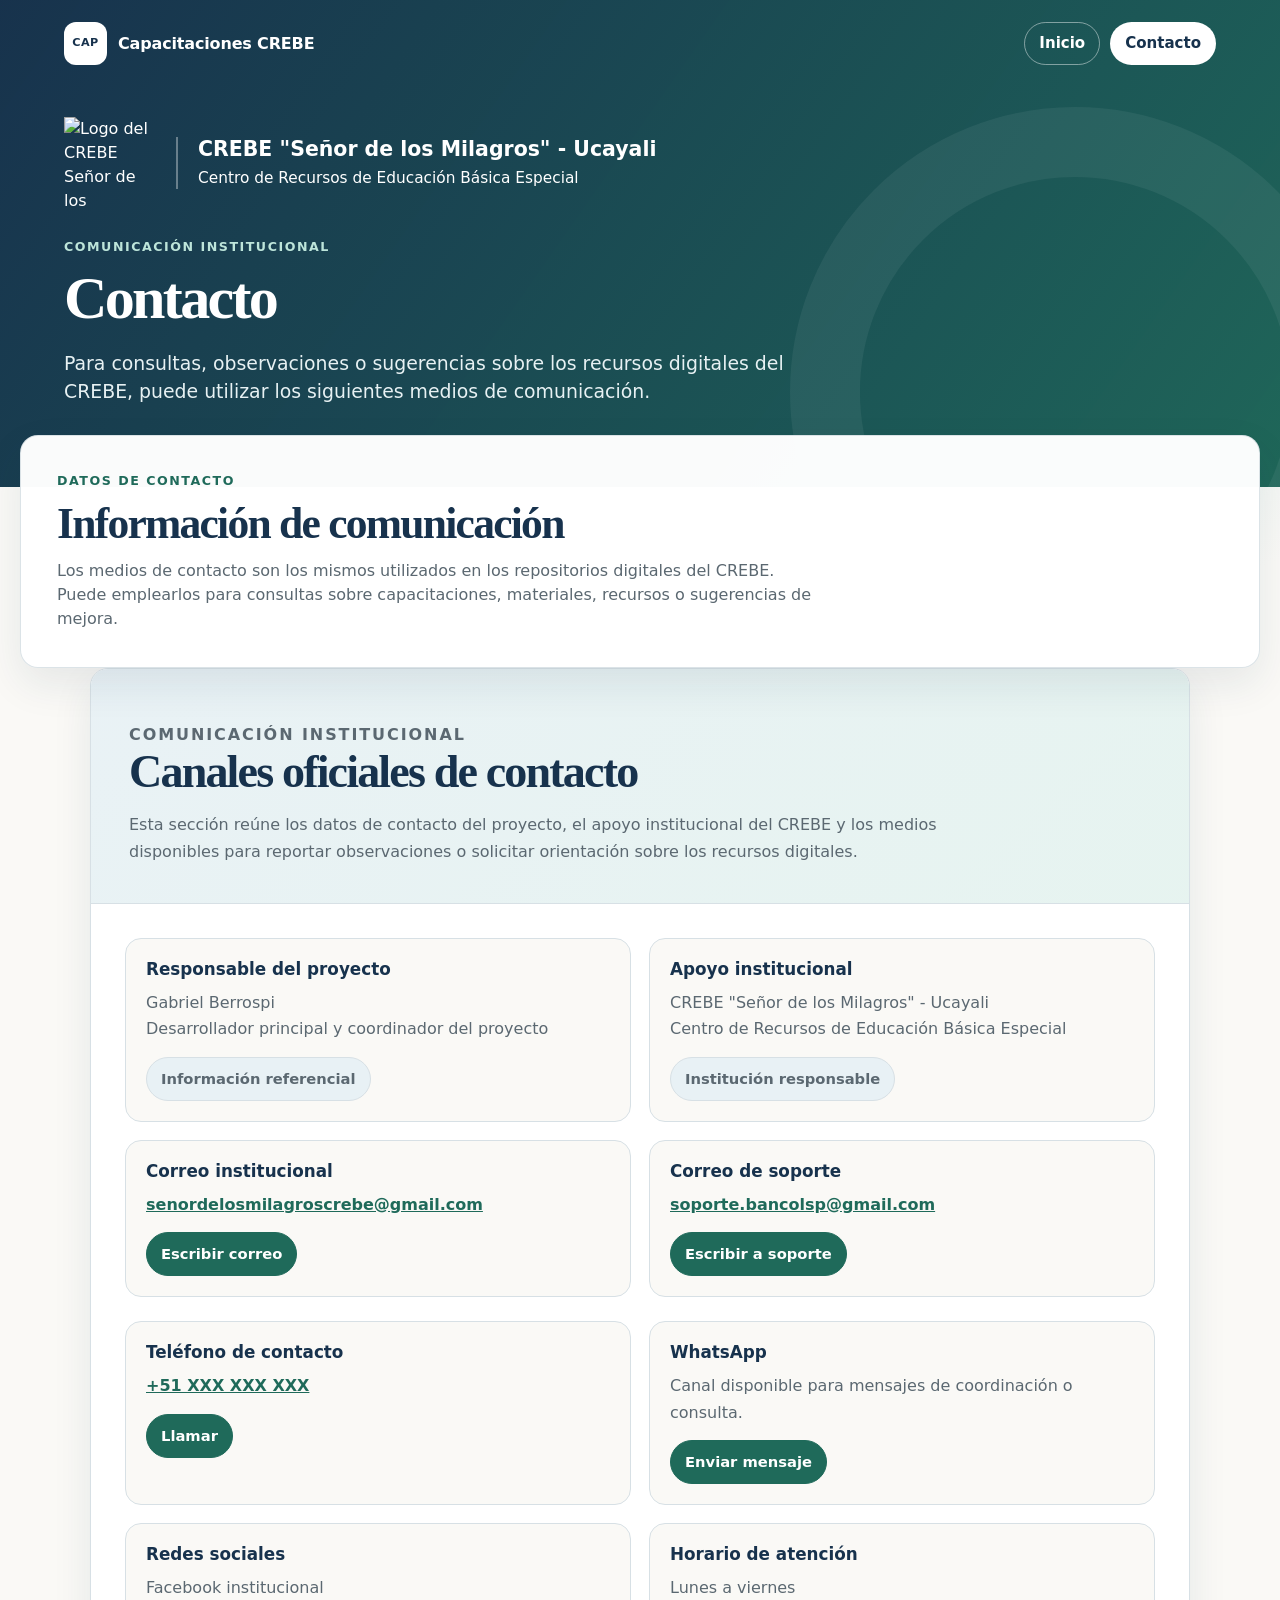
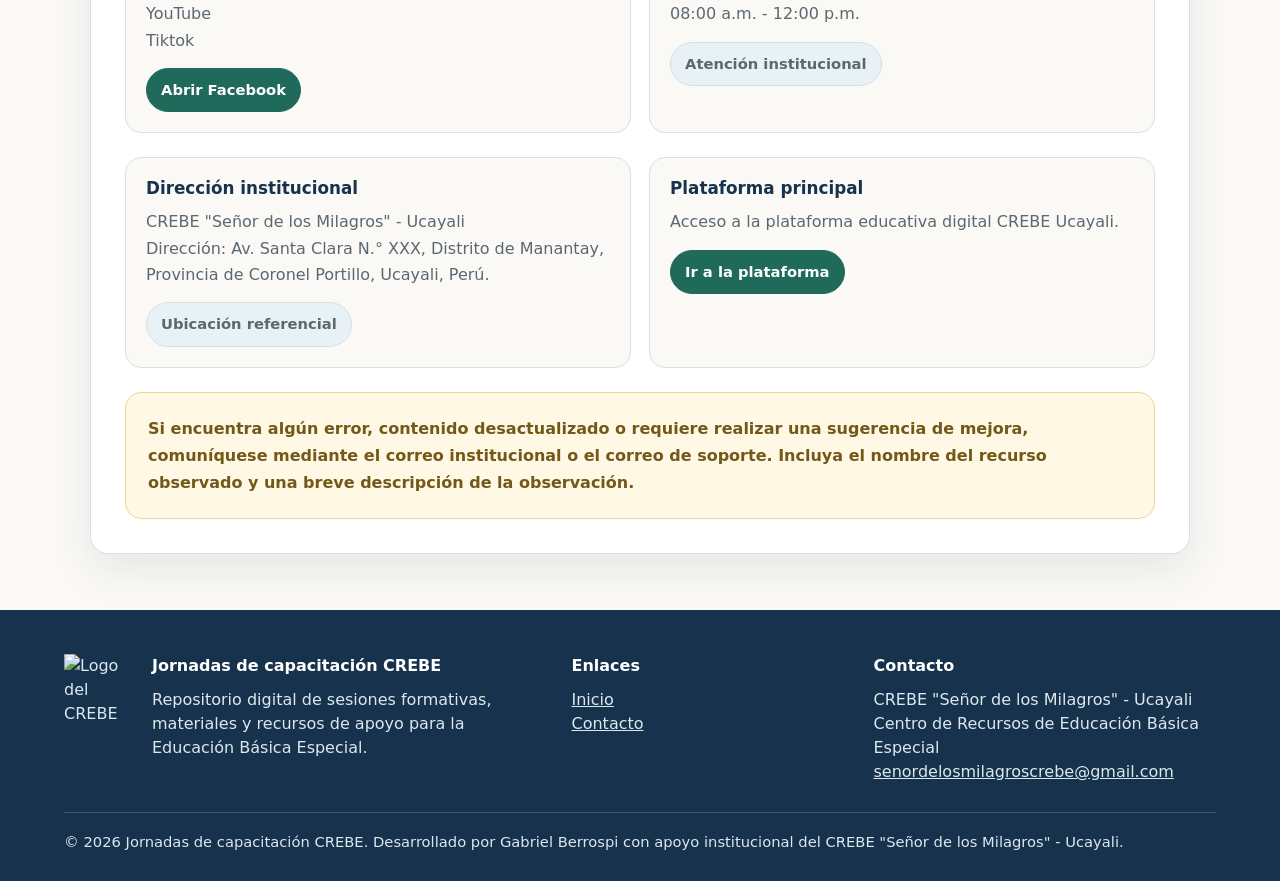
==== commit 2b65bcb8: "Update contacto.html" ====
--- a/contacto.html
+++ b/contacto.html
@@ -149,7 +149,7 @@
 
   <header class="cabecera" id="inicio">
     <nav class="navegacion" aria-label="Navegación principal">
-      <a class="marca" href="https://crebeucayali.weebly.com/" aria-label="Volver a la plataforma principal CREBE Ucayali">
+      <a class="marca" href="index.html" aria-label="Volver a la plataforma principal CREBE Ucayali">
         <span class="marca-icono" aria-hidden="true">CAP</span>
         <span>Capacitaciones CREBE</span>
       </a>
--- a/estilos.css
+++ b/estilos.css
@@ -120,7 +120,7 @@
   letter-spacing: -0.01em;
 }
 
-.marca span {
+.marca span:not(.marca-icono) {
   color: inherit;
 }
 
@@ -143,7 +143,7 @@
   width: 43px;
   height: 43px;
   place-items: center;
-  color: var(--azul-900);
+  color: var(--azul-900) !important;
   background: var(--blanco);
   border-radius: 12px;
   font-size: 0.7rem;
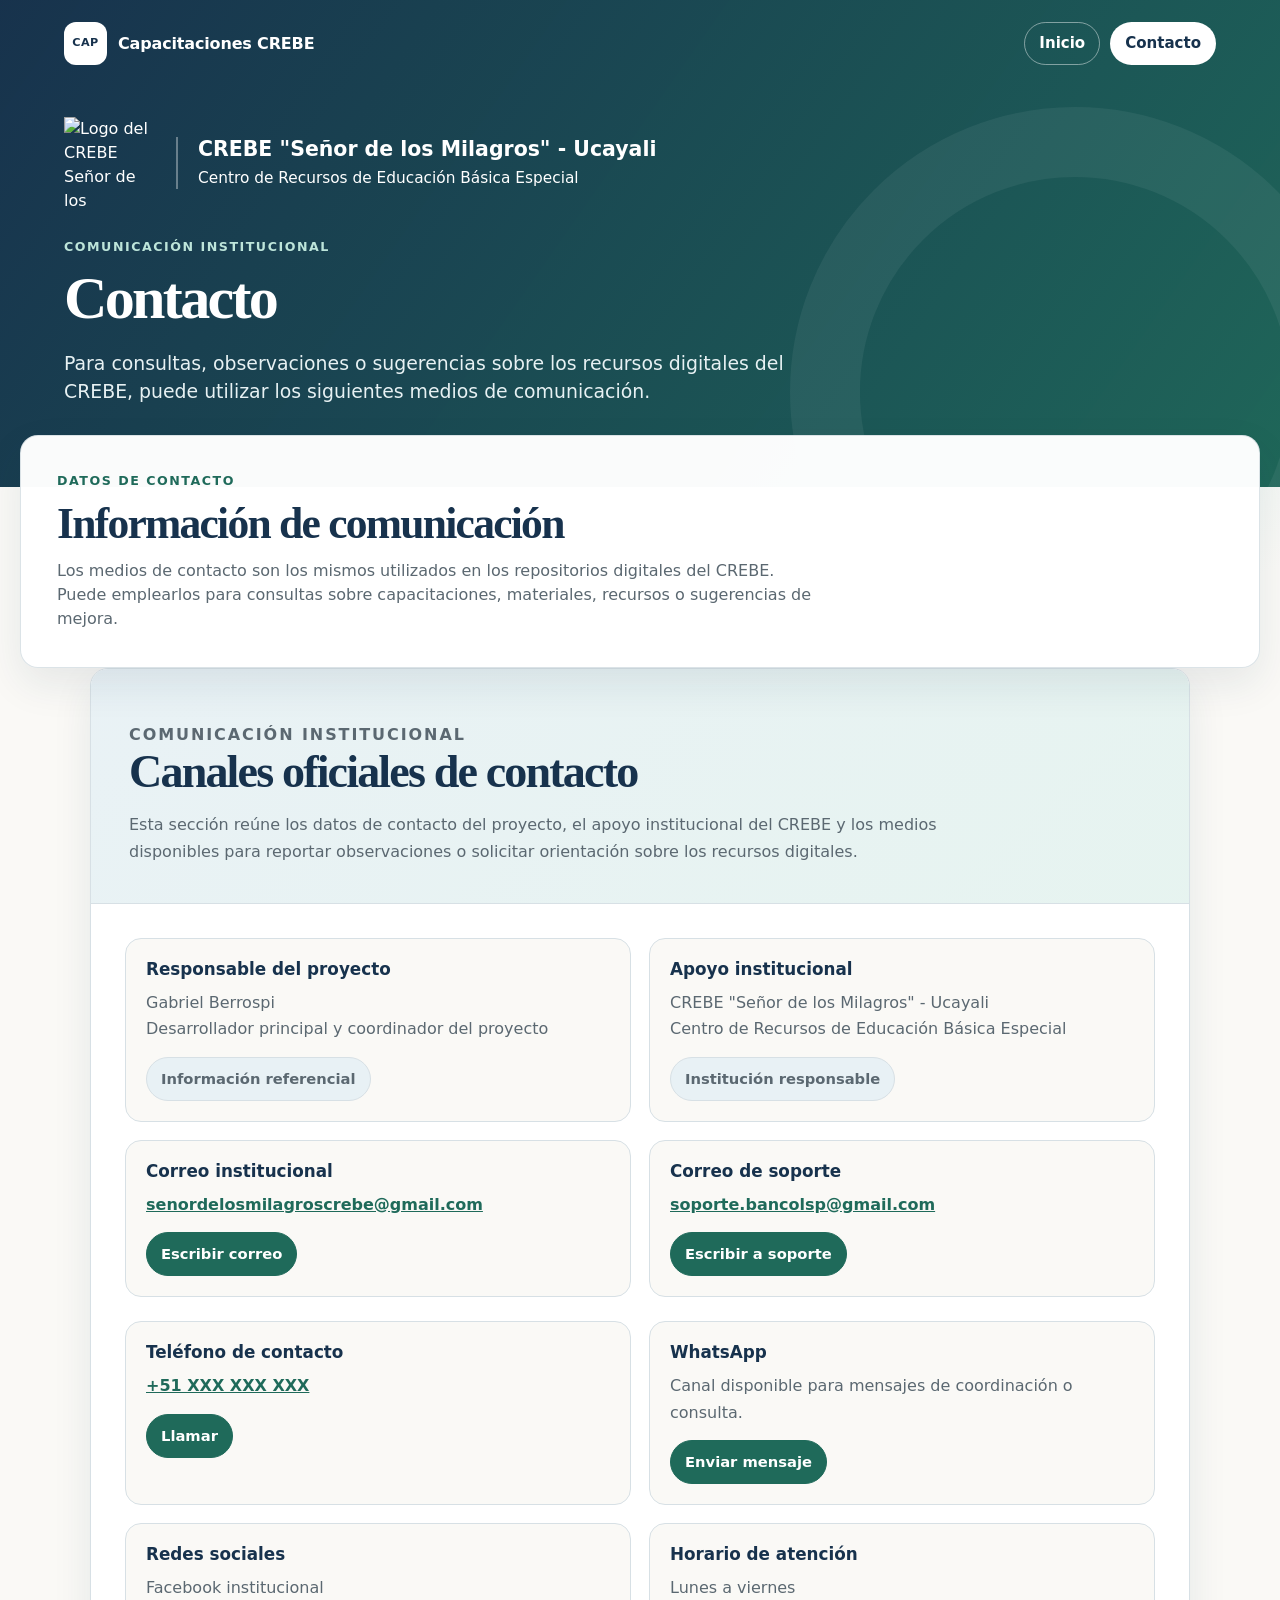
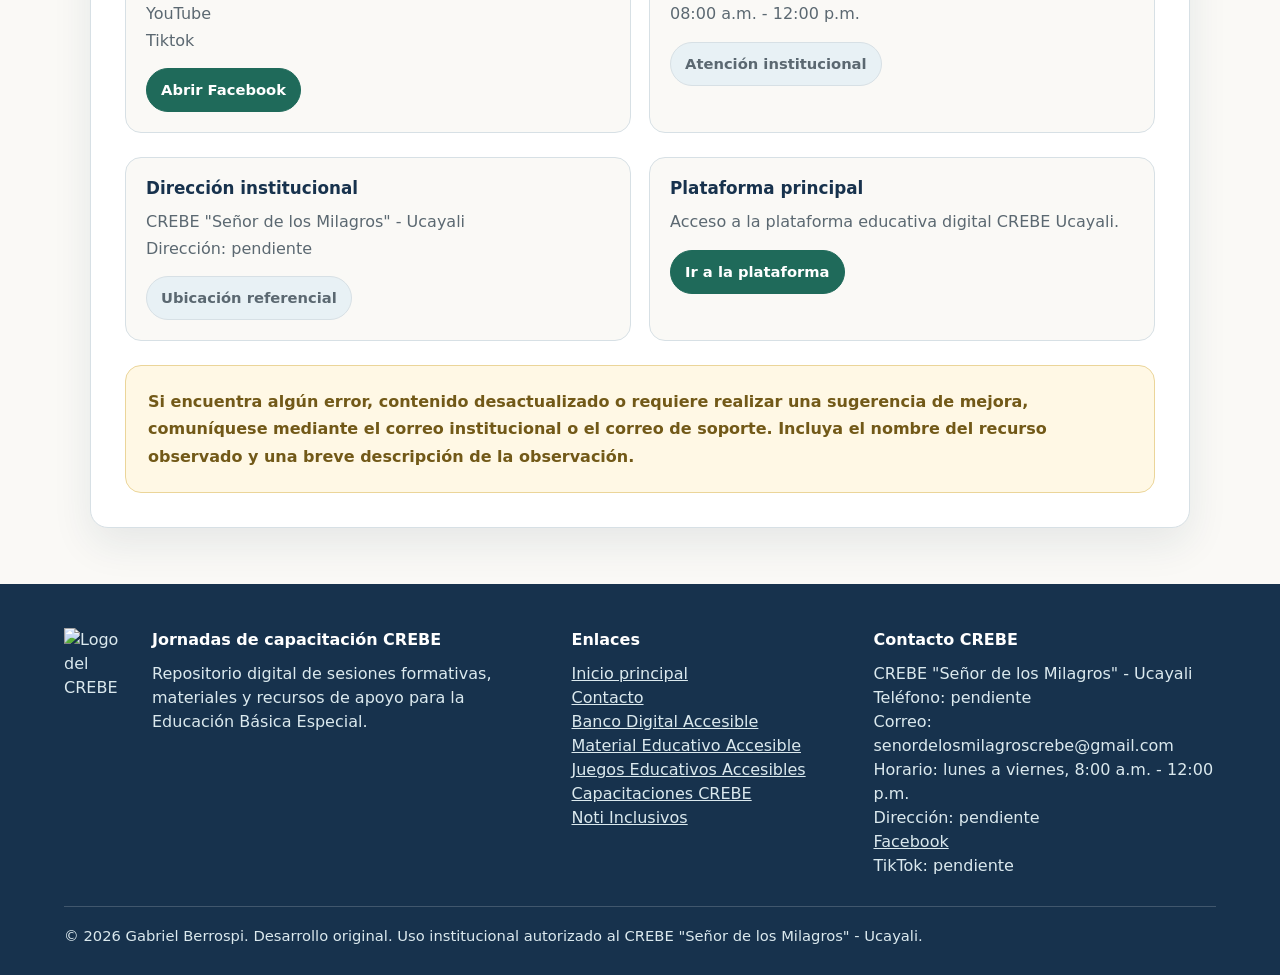
==== commit 6f2a4d9e: "Uniformiza pie de página en contacto capacitaciones" ====
--- a/contacto.html
+++ b/contacto.html
@@ -11,136 +11,23 @@
   <link rel="stylesheet" href="estilos.css?v=20">
 
   <style>
-    .contacto-contenedor{
-      width:min(1100px, calc(100% - 40px));
-      margin:0 auto 56px;
-    }
-
-    .contacto-tarjeta{
-      background:var(--blanco);
-      border:1px solid var(--borde);
-      border-radius:var(--radio);
-      box-shadow:var(--sombra);
-      overflow:hidden;
-    }
-
-    .contacto-cabecera{
-      padding:clamp(24px, 4vw, 38px);
-      background:
-        linear-gradient(135deg, rgba(232,241,245,.95), rgba(229,243,239,.95)),
-        var(--blanco);
-      border-bottom:1px solid var(--borde);
-    }
-
-    .contacto-cabecera h2{
-      max-width:840px;
-      margin:0;
-      color:var(--azul-900);
-      font-family:Georgia, "Times New Roman", serif;
-      font-size:clamp(1.9rem, 3.6vw, 3rem);
-      font-weight:600;
-      line-height:1.05;
-      letter-spacing:-.04em;
-    }
-
-    .contacto-cabecera p{
-      max-width:820px;
-      margin:14px 0 0;
-      color:var(--texto-suave);
-      font-size:1rem;
-      line-height:1.7;
-    }
-
-    .contacto-cuerpo{
-      padding:clamp(22px, 4vw, 34px);
-    }
-
-    .contacto-grid{
-      display:grid;
-      grid-template-columns:repeat(2, minmax(0, 1fr));
-      gap:18px;
-    }
-
-    .contacto-dato{
-      min-width:0;
-      padding:20px;
-      background:var(--arena-50);
-      border:1px solid var(--borde);
-      border-radius:16px;
-    }
-
-    .contacto-dato h3{
-      margin:0 0 10px;
-      color:var(--azul-900);
-      font-size:1.05rem;
-      font-weight:800;
-      line-height:1.25;
-    }
-
-    .contacto-dato p{
-      margin:0;
-      color:var(--texto-suave);
-      line-height:1.65;
-      overflow-wrap:break-word;
-    }
-
-    .contacto-dato a{
-      color:var(--verde-700);
-      font-weight:750;
-    }
-
-    .contacto-accion{
-      display:inline-flex;
-      align-items:center;
-      justify-content:center;
-      min-height:42px;
-      margin-top:14px;
-      padding:10px 14px;
-      color:var(--blanco) !important;
-      background:var(--verde-700);
-      border:1px solid var(--verde-700);
-      border-radius:999px;
-      font-size:.92rem;
-      font-weight:800;
-      text-align:center;
-      text-decoration:none;
-    }
-
-    .contacto-accion:hover{
-      background:var(--verde-600);
-    }
-
-    .contacto-accion.deshabilitado{
-      color:var(--texto-suave) !important;
-      background:var(--azul-100);
-      border-color:var(--borde);
-      cursor:default;
-    }
-
-    .contacto-bloque{
-      margin-top:24px;
-    }
-
-    .contacto-nota{
-      margin-top:24px;
-      padding:22px;
-      color:#725918;
-      background:#fff8e5;
-      border:1px solid #ebd599;
-      border-radius:16px;
-      line-height:1.7;
-      font-weight:650;
-    }
-
-    @media (max-width:760px){
-      .contacto-contenedor{
-        width:min(100% - 28px, 1100px);
-      }
-
-      .contacto-grid{
-        grid-template-columns:1fr;
-      }
-    }
+    .contacto-contenedor{width:min(1100px, calc(100% - 40px));margin:0 auto 56px;}
+    .contacto-tarjeta{background:var(--blanco);border:1px solid var(--borde);border-radius:var(--radio);box-shadow:var(--sombra);overflow:hidden;}
+    .contacto-cabecera{padding:clamp(24px, 4vw, 38px);background:linear-gradient(135deg, rgba(232,241,245,.95), rgba(229,243,239,.95)),var(--blanco);border-bottom:1px solid var(--borde);}
+    .contacto-cabecera h2{max-width:840px;margin:0;color:var(--azul-900);font-family:Georgia, "Times New Roman", serif;font-size:clamp(1.9rem, 3.6vw, 3rem);font-weight:600;line-height:1.05;letter-spacing:-.04em;}
+    .contacto-cabecera p{max-width:820px;margin:14px 0 0;color:var(--texto-suave);font-size:1rem;line-height:1.7;}
+    .contacto-cuerpo{padding:clamp(22px, 4vw, 34px);}
+    .contacto-grid{display:grid;grid-template-columns:repeat(2, minmax(0, 1fr));gap:18px;}
+    .contacto-dato{min-width:0;padding:20px;background:var(--arena-50);border:1px solid var(--borde);border-radius:16px;}
+    .contacto-dato h3{margin:0 0 10px;color:var(--azul-900);font-size:1.05rem;font-weight:800;line-height:1.25;}
+    .contacto-dato p{margin:0;color:var(--texto-suave);line-height:1.65;overflow-wrap:break-word;}
+    .contacto-dato a{color:var(--verde-700);font-weight:750;}
+    .contacto-accion{display:inline-flex;align-items:center;justify-content:center;min-height:42px;margin-top:14px;padding:10px 14px;color:var(--blanco) !important;background:var(--verde-700);border:1px solid var(--verde-700);border-radius:999px;font-size:.92rem;font-weight:800;text-align:center;text-decoration:none;}
+    .contacto-accion:hover{background:var(--verde-600);}
+    .contacto-accion.deshabilitado{color:var(--texto-suave) !important;background:var(--azul-100);border-color:var(--borde);cursor:default;}
+    .contacto-bloque{margin-top:24px;}
+    .contacto-nota{margin-top:24px;padding:22px;color:#725918;background:#fff8e5;border:1px solid #ebd599;border-radius:16px;line-height:1.7;font-weight:650;}
+    @media (max-width:760px){.contacto-contenedor{width:min(100% - 28px, 1100px);}.contacto-grid{grid-template-columns:1fr;}}
   </style>
 </head>
 
@@ -156,7 +43,7 @@
 
       <div class="enlaces-cabecera">
         <a class="enlace-cabecera" href="https://crebeucayali.weebly.com/">Inicio</a>
-        <a class="enlace-cabecera activo" href="contacto.html">Contacto</a>
+        <a class="enlace-cabecera activo" href="index.html">Contacto</a>
       </div>
     </nav>
 
@@ -317,8 +204,7 @@
               <h3>Dirección institucional</h3>
               <p>
                 CREBE "Señor de los Milagros" - Ucayali<br>
-                Dirección: Av. Santa Clara N.° XXX, Distrito de Manantay,
-                Provincia de Coronel Portillo, Ucayali, Perú.
+                Dirección: pendiente
               </p>
               <span class="contacto-accion deshabilitado">Ubicación referencial</span>
             </article>
@@ -350,10 +236,9 @@
       <div class="footer-bloque footer-identidad">
         <img
           class="logo-footer"
-          src="imagenes/logo-crebe.png"
+          src="logo-crebe.png"
           alt="Logo del CREBE Señor de los Milagros - Ucayali"
         >
-
         <div>
           <h2>Jornadas de capacitación CREBE</h2>
           <p>
@@ -366,29 +251,35 @@
       <div class="footer-bloque">
         <h2>Enlaces</h2>
         <p>
-          <a href="https://crebeucayali.weebly.com/">Inicio</a><br>
-          <a href="contacto.html">Contacto</a>
+          <a href="https://crebeucayali.weebly.com/">Inicio principal</a><br>
+          <a href="contacto.html">Contacto</a><br>
+          <a href="https://gabriel-lsp.github.io/banco-digital-accesible/">Banco Digital Accesible</a><br>
+          <a href="https://gabriel-lsp.github.io/materiales-educativos-accesibles/">Material Educativo Accesible</a><br>
+          <a href="https://gabriel-lsp.github.io/juegos-interactivos-accesibles/">Juegos Educativos Accesibles</a><br>
+          <a href="https://gabriel-lsp.github.io/capacitaciones-crebe-ucayali/">Capacitaciones CREBE</a><br>
+          <a href="https://gabriel-lsp.github.io/noti-inclusivos/">Noti Inclusivos</a>
         </p>
       </div>
 
       <div class="footer-bloque">
-        <h2>Contacto</h2>
+        <h2>Contacto CREBE</h2>
         <p>
           CREBE "Señor de los Milagros" - Ucayali<br>
-          Centro de Recursos de Educación Básica Especial<br>
-          <a href="mailto:senordelosmilagroscrebe@gmail.com">
-            senordelosmilagroscrebe@gmail.com
-          </a>
+          Teléfono: pendiente<br>
+          Correo: senordelosmilagroscrebe@gmail.com<br>
+          Horario: lunes a viernes, 8:00 a.m. - 12:00 p.m.<br>
+          Dirección: pendiente<br>
+          <a href="https://www.facebook.com/CREBESM" target="_blank" rel="noopener noreferrer">Facebook</a><br>
+          TikTok: pendiente
         </p>
       </div>
     </div>
 
     <div class="footer-final">
       <p>
-        © 2026 Jornadas de capacitación CREBE. Desarrollado por Gabriel Berrospi
-        con apoyo institucional del CREBE "Señor de los Milagros" - Ucayali.
+        © 2026 Gabriel Berrospi. Desarrollo original. Uso institucional autorizado al CREBE "Señor de los Milagros" - Ucayali.
       </p>
     </div>
   </footer>
 </body>
-</html>
+</html>
--- a/estilos.css
+++ b/estilos.css
@@ -809,4 +809,30 @@
   .pie-marca {
     flex-direction: column;
   }
-}
+  .boton-inicio,
+.boton-creditos {
+  display: inline-flex;
+  align-items: center;
+  justify-content: center;
+  padding: 10px 16px;
+  border-radius: 999px;
+  text-decoration: none;
+  font-weight: 600;
+  font-size: 0.95rem;
+  border: 1px solid #1f4f8f;
+  background: #ffffff;
+  color: #1f4f8f;
+  transition: transform 0.2s ease, background 0.2s ease, color 0.2s ease;
+}
+
+.boton-inicio:hover,
+.boton-creditos:hover {
+  background: #1f4f8f;
+  color: #ffffff;
+  transform: translateY(-1px);
+}
+
+.boton-inicio {
+  margin-right: 8px;
+}
+}
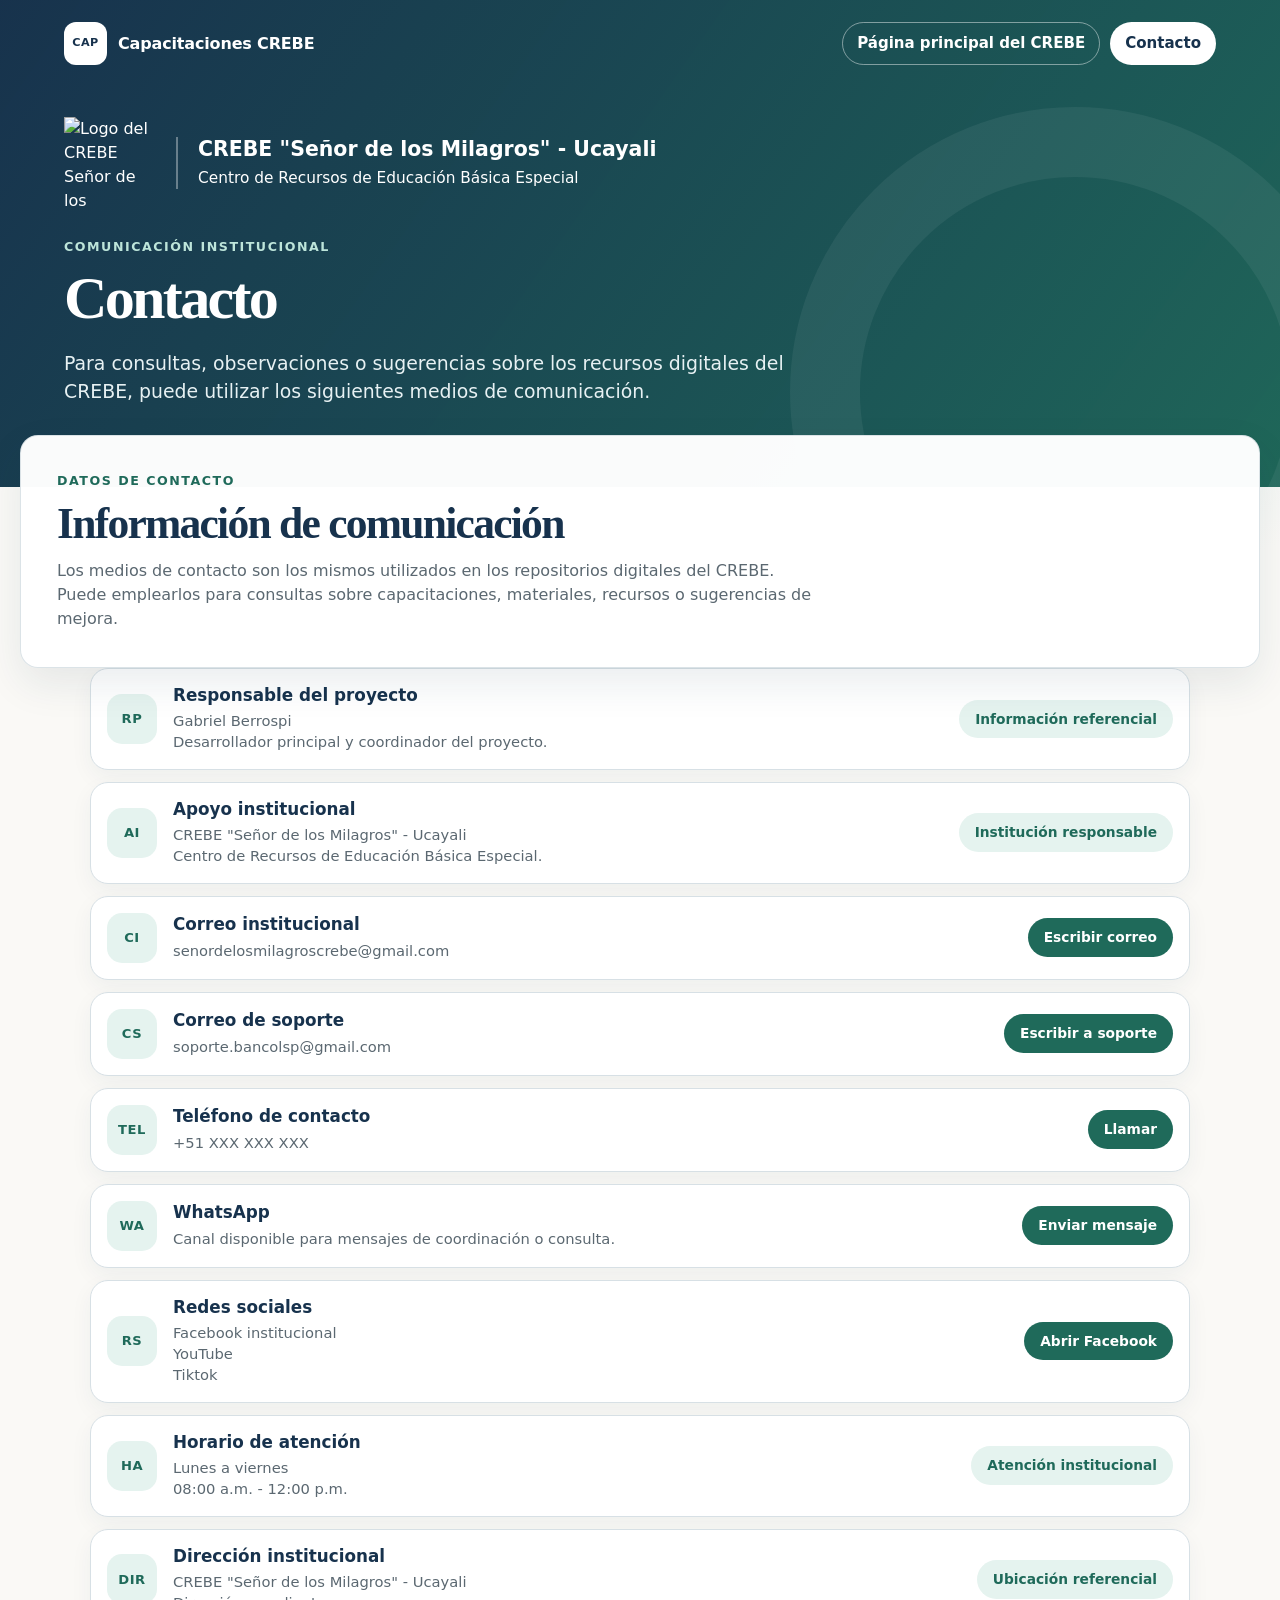
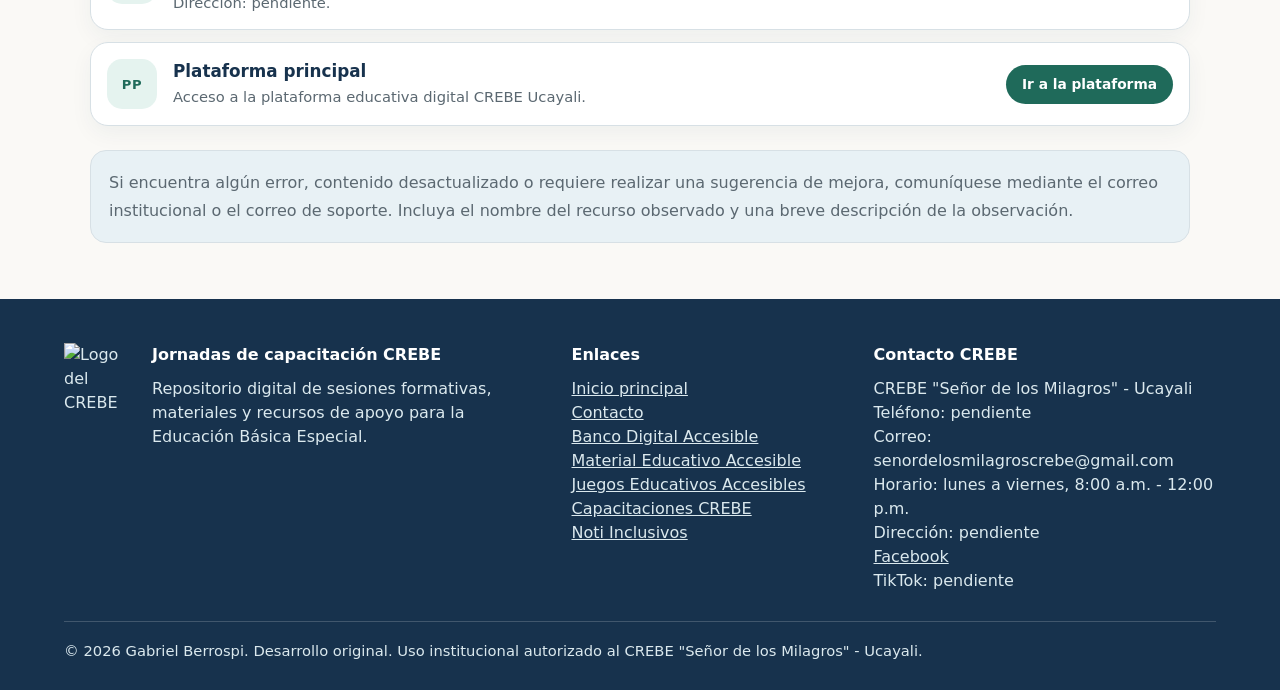
==== commit ef332829: "Uniformizar contacto CAP con formato tipo directorio" ====
--- a/contacto.html
+++ b/contacto.html
@@ -11,23 +11,121 @@
   <link rel="stylesheet" href="estilos.css?v=20">
 
   <style>
-    .contacto-contenedor{width:min(1100px, calc(100% - 40px));margin:0 auto 56px;}
-    .contacto-tarjeta{background:var(--blanco);border:1px solid var(--borde);border-radius:var(--radio);box-shadow:var(--sombra);overflow:hidden;}
-    .contacto-cabecera{padding:clamp(24px, 4vw, 38px);background:linear-gradient(135deg, rgba(232,241,245,.95), rgba(229,243,239,.95)),var(--blanco);border-bottom:1px solid var(--borde);}
-    .contacto-cabecera h2{max-width:840px;margin:0;color:var(--azul-900);font-family:Georgia, "Times New Roman", serif;font-size:clamp(1.9rem, 3.6vw, 3rem);font-weight:600;line-height:1.05;letter-spacing:-.04em;}
-    .contacto-cabecera p{max-width:820px;margin:14px 0 0;color:var(--texto-suave);font-size:1rem;line-height:1.7;}
-    .contacto-cuerpo{padding:clamp(22px, 4vw, 34px);}
-    .contacto-grid{display:grid;grid-template-columns:repeat(2, minmax(0, 1fr));gap:18px;}
-    .contacto-dato{min-width:0;padding:20px;background:var(--arena-50);border:1px solid var(--borde);border-radius:16px;}
-    .contacto-dato h3{margin:0 0 10px;color:var(--azul-900);font-size:1.05rem;font-weight:800;line-height:1.25;}
-    .contacto-dato p{margin:0;color:var(--texto-suave);line-height:1.65;overflow-wrap:break-word;}
-    .contacto-dato a{color:var(--verde-700);font-weight:750;}
-    .contacto-accion{display:inline-flex;align-items:center;justify-content:center;min-height:42px;margin-top:14px;padding:10px 14px;color:var(--blanco) !important;background:var(--verde-700);border:1px solid var(--verde-700);border-radius:999px;font-size:.92rem;font-weight:800;text-align:center;text-decoration:none;}
-    .contacto-accion:hover{background:var(--verde-600);}
-    .contacto-accion.deshabilitado{color:var(--texto-suave) !important;background:var(--azul-100);border-color:var(--borde);cursor:default;}
-    .contacto-bloque{margin-top:24px;}
-    .contacto-nota{margin-top:24px;padding:22px;color:#725918;background:#fff8e5;border:1px solid #ebd599;border-radius:16px;line-height:1.7;font-weight:650;}
-    @media (max-width:760px){.contacto-contenedor{width:min(100% - 28px, 1100px);}.contacto-grid{grid-template-columns:1fr;}}
+    .contacto-contenedor{
+      width:min(1100px, calc(100% - 40px));
+      margin:0 auto 56px;
+    }
+
+    .contacto-directorio{
+      display:grid;
+      gap:12px;
+    }
+
+    .contacto-item{
+      display:grid;
+      grid-template-columns:auto 1fr auto;
+      gap:16px;
+      align-items:center;
+      padding:16px;
+      color:inherit;
+      background:var(--blanco);
+      border:1px solid var(--borde);
+      border-radius:18px;
+      text-decoration:none;
+      box-shadow:0 8px 22px rgba(23,50,77,.05);
+      transition:transform .18s ease, box-shadow .18s ease, border-color .18s ease;
+    }
+
+    .contacto-item:hover{
+      transform:translateY(-2px);
+      border-color:#b7cbd5;
+      box-shadow:0 14px 30px rgba(23,50,77,.10);
+    }
+
+    .contacto-icono{
+      display:grid;
+      width:50px;
+      height:50px;
+      place-items:center;
+      color:var(--verde-700);
+      background:var(--verde-100);
+      border-radius:15px;
+      font-size:.82rem;
+      font-weight:900;
+      letter-spacing:.04em;
+    }
+
+    .contacto-texto h3{
+      margin:0;
+      color:var(--azul-900);
+      font-size:1.05rem;
+      font-weight:900;
+      line-height:1.2;
+    }
+
+    .contacto-texto p{
+      margin:5px 0 0;
+      color:var(--texto-suave);
+      font-size:.92rem;
+      line-height:1.45;
+      overflow-wrap:anywhere;
+    }
+
+    .contacto-texto a{
+      color:var(--verde-700);
+      font-weight:850;
+      text-decoration:underline;
+      text-underline-offset:3px;
+    }
+
+    .contacto-boton{
+      display:inline-flex;
+      align-items:center;
+      justify-content:center;
+      padding:9px 16px;
+      color:var(--blanco) !important;
+      background:var(--verde-700);
+      border-radius:999px;
+      font-size:.86rem;
+      font-weight:900;
+      white-space:nowrap;
+      text-decoration:none;
+    }
+
+    .contacto-boton.neutro{
+      color:var(--verde-700) !important;
+      background:var(--verde-100);
+    }
+
+    .contacto-nota{
+      margin:24px 0 0;
+      padding:18px;
+      color:var(--texto-suave);
+      background:var(--azul-100);
+      border:1px solid var(--borde);
+      border-radius:16px;
+      line-height:1.7;
+    }
+
+    @media(max-width:760px){
+      .contacto-contenedor{width:min(100% - 28px, 1100px)}
+
+      .contacto-item{
+        grid-template-columns:auto 1fr;
+        align-items:flex-start;
+      }
+
+      .contacto-boton{
+        grid-column:1 / -1;
+        width:fit-content;
+        margin-left:66px;
+      }
+    }
+
+    @media(max-width:480px){
+      .contacto-item{grid-template-columns:1fr}
+      .contacto-boton{margin-left:0}
+    }
   </style>
 </head>
 
@@ -36,14 +134,14 @@
 
   <header class="cabecera" id="inicio">
     <nav class="navegacion" aria-label="Navegación principal">
-      <a class="marca" href="index.html" aria-label="Volver a la plataforma principal CREBE Ucayali">
+      <a class="marca" href="index.html" aria-label="Volver a la página de capacitaciones CREBE">
         <span class="marca-icono" aria-hidden="true">CAP</span>
         <span>Capacitaciones CREBE</span>
       </a>
 
       <div class="enlaces-cabecera">
-        <a class="enlace-cabecera" href="https://crebeucayali.weebly.com/">Inicio</a>
-        <a class="enlace-cabecera activo" href="index.html">Contacto</a>
+        <a class="enlace-cabecera" href="https://crebeucayali.weebly.com/">Página principal del CREBE</a>
+        <a class="enlace-cabecera activo" href="contacto.html">Contacto</a>
       </div>
     </nav>
 
@@ -90,144 +188,101 @@
     </section>
 
     <section class="contacto-contenedor" aria-label="Información de contacto">
-      <article class="contacto-tarjeta">
-        <header class="contacto-cabecera">
-          <p class="seccion-etiqueta">Comunicación institucional</p>
-          <h2>Canales oficiales de contacto</h2>
-          <p>
-            Esta sección reúne los datos de contacto del proyecto, el apoyo institucional
-            del CREBE y los medios disponibles para reportar observaciones o solicitar
-            orientación sobre los recursos digitales.
-          </p>
-        </header>
-
-        <div class="contacto-cuerpo">
-          <div class="contacto-grid">
-            <article class="contacto-dato">
-              <h3>Responsable del proyecto</h3>
-              <p>
-                Gabriel Berrospi<br>
-                Desarrollador principal y coordinador del proyecto
-              </p>
-              <span class="contacto-accion deshabilitado">Información referencial</span>
-            </article>
-
-            <article class="contacto-dato">
-              <h3>Apoyo institucional</h3>
-              <p>
-                CREBE "Señor de los Milagros" - Ucayali<br>
-                Centro de Recursos de Educación Básica Especial
-              </p>
-              <span class="contacto-accion deshabilitado">Institución responsable</span>
-            </article>
-
-            <article class="contacto-dato">
-              <h3>Correo institucional</h3>
-              <p>
-                <a href="mailto:senordelosmilagroscrebe@gmail.com">
-                  senordelosmilagroscrebe@gmail.com
-                </a>
-              </p>
-              <a class="contacto-accion" href="mailto:senordelosmilagroscrebe@gmail.com">
-                Escribir correo
-              </a>
-            </article>
-
-            <article class="contacto-dato">
-              <h3>Correo de soporte</h3>
-              <p>
-                <a href="mailto:soporte.bancolsp@gmail.com">
-                  soporte.bancolsp@gmail.com
-                </a>
-              </p>
-              <a class="contacto-accion" href="mailto:soporte.bancolsp@gmail.com">
-                Escribir a soporte
-              </a>
-            </article>
-          </div>
-
-          <div class="contacto-grid contacto-bloque">
-            <article class="contacto-dato">
-              <h3>Teléfono de contacto</h3>
-              <p>
-                <a href="tel:+51XXXXXXXXX">+51 XXX XXX XXX</a>
-              </p>
-              <a class="contacto-accion" href="tel:+51XXXXXXXXX">
-                Llamar
-              </a>
-            </article>
-
-            <article class="contacto-dato">
-              <h3>WhatsApp</h3>
-              <p>
-                Canal disponible para mensajes de coordinación o consulta.
-              </p>
-              <a
-                class="contacto-accion"
-                href="https://wa.me/51XXXXXXXXX"
-                target="_blank"
-                rel="noopener noreferrer"
-              >
-                Enviar mensaje
-              </a>
-            </article>
-
-            <article class="contacto-dato">
-              <h3>Redes sociales</h3>
-              <p>
-                Facebook institucional<br>
-                YouTube<br>
-                Tiktok
-              </p>
-              <a
-                class="contacto-accion"
-                href="https://www.facebook.com/CREBESM"
-                target="_blank"
-                rel="noopener noreferrer"
-              >
-                Abrir Facebook
-              </a>
-            </article>
-
-            <article class="contacto-dato">
-              <h3>Horario de atención</h3>
-              <p>
-                Lunes a viernes<br>
-                08:00 a.m. - 12:00 p.m.
-              </p>
-              <span class="contacto-accion deshabilitado">Atención institucional</span>
-            </article>
-          </div>
-
-          <div class="contacto-grid contacto-bloque">
-            <article class="contacto-dato">
-              <h3>Dirección institucional</h3>
-              <p>
-                CREBE "Señor de los Milagros" - Ucayali<br>
-                Dirección: pendiente
-              </p>
-              <span class="contacto-accion deshabilitado">Ubicación referencial</span>
-            </article>
-
-            <article class="contacto-dato">
-              <h3>Plataforma principal</h3>
-              <p>
-                Acceso a la plataforma educativa digital CREBE Ucayali.
-              </p>
-              <a class="contacto-accion" href="https://crebeucayali.weebly.com/">
-                Ir a la plataforma
-              </a>
-            </article>
-          </div>
-
-          <div class="contacto-nota">
-            Si encuentra algún error, contenido desactualizado o requiere realizar
-            una sugerencia de mejora, comuníquese mediante el correo institucional
-            o el correo de soporte. Incluya el nombre del recurso observado y una
-            breve descripción de la observación.
-          </div>
-        </div>
-      </article>
+      <div class="contacto-directorio">
+        <div class="contacto-item">
+          <span class="contacto-icono">RP</span>
+          <span class="contacto-texto">
+            <h3>Responsable del proyecto</h3>
+            <p>Gabriel Berrospi<br>Desarrollador principal y coordinador del proyecto.</p>
+          </span>
+          <span class="contacto-boton neutro">Información referencial</span>
+        </div>
+
+        <div class="contacto-item">
+          <span class="contacto-icono">AI</span>
+          <span class="contacto-texto">
+            <h3>Apoyo institucional</h3>
+            <p>CREBE "Señor de los Milagros" - Ucayali<br>Centro de Recursos de Educación Básica Especial.</p>
+          </span>
+          <span class="contacto-boton neutro">Institución responsable</span>
+        </div>
+
+        <a class="contacto-item" href="mailto:senordelosmilagroscrebe@gmail.com" aria-label="Escribir al correo institucional del CREBE">
+          <span class="contacto-icono">CI</span>
+          <span class="contacto-texto">
+            <h3>Correo institucional</h3>
+            <p>senordelosmilagroscrebe@gmail.com</p>
+          </span>
+          <span class="contacto-boton">Escribir correo</span>
+        </a>
+
+        <a class="contacto-item" href="mailto:soporte.bancolsp@gmail.com" aria-label="Escribir al correo de soporte">
+          <span class="contacto-icono">CS</span>
+          <span class="contacto-texto">
+            <h3>Correo de soporte</h3>
+            <p>soporte.bancolsp@gmail.com</p>
+          </span>
+          <span class="contacto-boton">Escribir a soporte</span>
+        </a>
+
+        <a class="contacto-item" href="tel:+51XXXXXXXXX" aria-label="Llamar al teléfono de contacto">
+          <span class="contacto-icono">TEL</span>
+          <span class="contacto-texto">
+            <h3>Teléfono de contacto</h3>
+            <p>+51 XXX XXX XXX</p>
+          </span>
+          <span class="contacto-boton">Llamar</span>
+        </a>
+
+        <a class="contacto-item" href="https://wa.me/51XXXXXXXXX" target="_blank" rel="noopener noreferrer" aria-label="Enviar mensaje por WhatsApp">
+          <span class="contacto-icono">WA</span>
+          <span class="contacto-texto">
+            <h3>WhatsApp</h3>
+            <p>Canal disponible para mensajes de coordinación o consulta.</p>
+          </span>
+          <span class="contacto-boton">Enviar mensaje</span>
+        </a>
+
+        <a class="contacto-item" href="https://www.facebook.com/CREBESM" target="_blank" rel="noopener noreferrer" aria-label="Abrir Facebook institucional del CREBE">
+          <span class="contacto-icono">RS</span>
+          <span class="contacto-texto">
+            <h3>Redes sociales</h3>
+            <p>Facebook institucional<br>YouTube<br>Tiktok</p>
+          </span>
+          <span class="contacto-boton">Abrir Facebook</span>
+        </a>
+
+        <div class="contacto-item">
+          <span class="contacto-icono">HA</span>
+          <span class="contacto-texto">
+            <h3>Horario de atención</h3>
+            <p>Lunes a viernes<br>08:00 a.m. - 12:00 p.m.</p>
+          </span>
+          <span class="contacto-boton neutro">Atención institucional</span>
+        </div>
+
+        <div class="contacto-item">
+          <span class="contacto-icono">DIR</span>
+          <span class="contacto-texto">
+            <h3>Dirección institucional</h3>
+            <p>CREBE "Señor de los Milagros" - Ucayali<br>Dirección: pendiente.</p>
+          </span>
+          <span class="contacto-boton neutro">Ubicación referencial</span>
+        </div>
+
+        <a class="contacto-item" href="https://crebeucayali.weebly.com/" aria-label="Ir a la plataforma principal CREBE Ucayali">
+          <span class="contacto-icono">PP</span>
+          <span class="contacto-texto">
+            <h3>Plataforma principal</h3>
+            <p>Acceso a la plataforma educativa digital CREBE Ucayali.</p>
+          </span>
+          <span class="contacto-boton">Ir a la plataforma</span>
+        </a>
+      </div>
+
+      <div class="contacto-nota">
+        Si encuentra algún error, contenido desactualizado o requiere realizar una sugerencia de mejora, comuníquese mediante el correo institucional o el correo de soporte. Incluya el nombre del recurso observado y una breve descripción de la observación.
+      </div>
     </section>
   </main>
 
